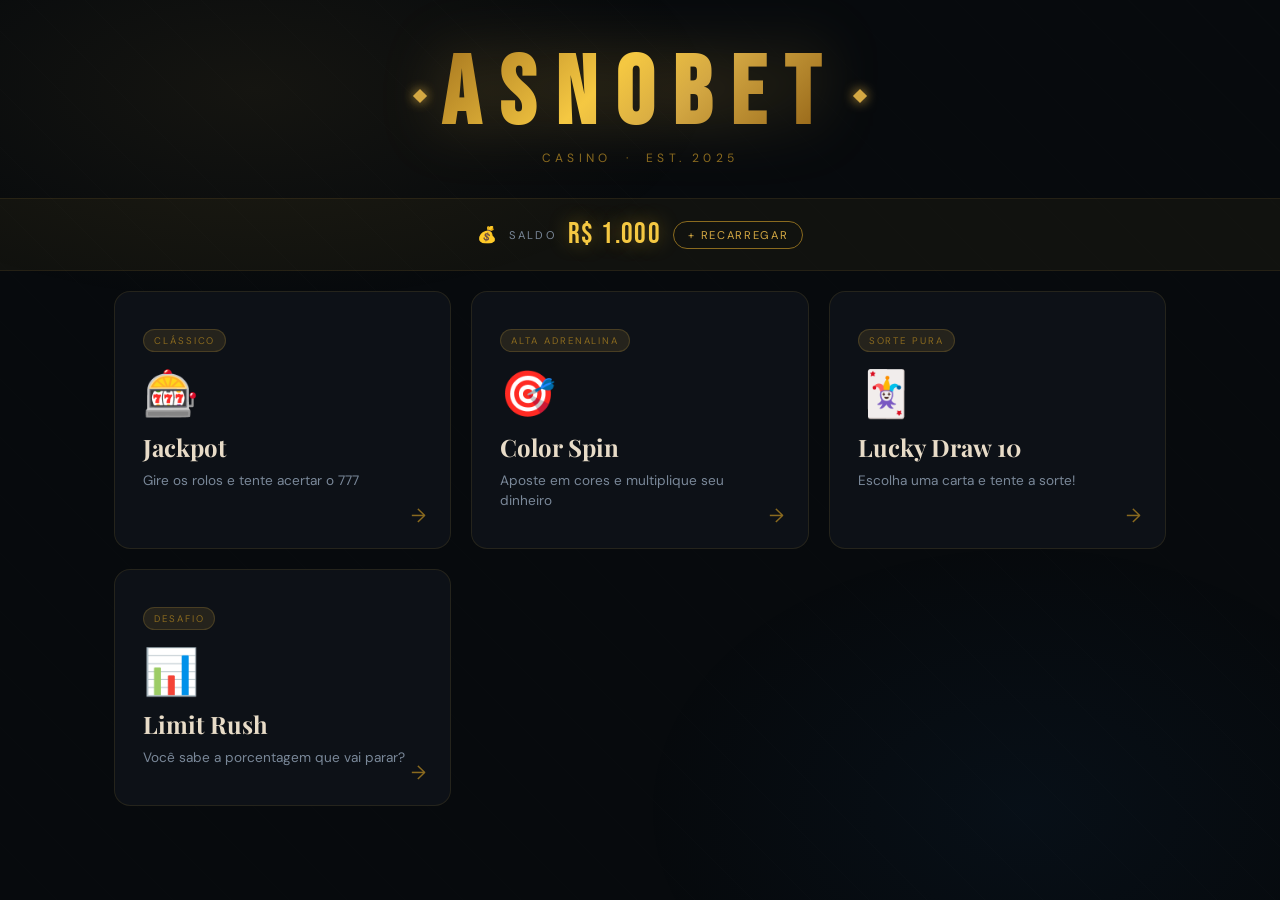
==== views/index.html @ f77387f7 "remake" ====
<!DOCTYPE html>
<html lang="pt-br">
<head>
  <meta charset="UTF-8">
  <meta name="viewport" content="width=device-width, initial-scale=1.0">
  <title>ASNOBET Casino</title>
  <link rel="stylesheet" href="../assets/css/style.css">
</head>
<body>

  <!-- ── HEADER ────────────────────────────────────── -->
  <header>
    <div class="logo-line">
      <div class="logo-diamond"></div>
      <h1>ASNOBET</h1>
      <div class="logo-diamond"></div>
    </div>
    <p>Casino &nbsp;·&nbsp; Est. 2025</p>
  </header>

  <!-- ── SALDO ─────────────────────────────────────── -->
  <div class="saldo-bar">
    <span>💰</span>
    <span class="saldo-label">Saldo</span>
    <span class="saldo-valor" id="saldoDisplay">R$ 1.000</span>
    <button class="btn-reload" id="btnRecarregar">+ Recarregar</button>
  </div>

  <!-- ── PAGE: HOME ────────────────────────────────── -->
  <div id="pageHome" class="page active">
    <div class="home-grid">

      <div class="game-card" data-navigate="jackpot">
        <span class="card-badge">Clássico</span>
        <span class="card-emoji">🎰</span>
        <div class="card-title">Jackpot</div>
        <p class="card-desc">Gire os rolos e tente acertar o 777</p>
        <span class="card-arrow">→</span>
      </div>

      <div class="game-card" data-navigate="roleta">
        <span class="card-badge">Alta adrenalina</span>
        <span class="card-emoji">🎯</span>
        <div class="card-title">Color Spin</div>
        <p class="card-desc">Aposte em cores e multiplique seu dinheiro</p>
        <span class="card-arrow">→</span>
      </div>

      <div class="game-card" data-navigate="cartas">
        <span class="card-badge">Sorte pura</span>
        <span class="card-emoji">🃏</span>
        <div class="card-title">Lucky Draw 10</div>
        <p class="card-desc">Escolha uma carta e tente a sorte!</p>
        <span class="card-arrow">→</span>
      </div>

      <div class="game-card" data-navigate="limit">
        <span class="card-badge">Desafio</span>
        <span class="card-emoji">📊</span>
        <div class="card-title">Limit Rush</div>
        <p class="card-desc">Você sabe a porcentagem que vai parar?</p>
        <span class="card-arrow">→</span>
      </div>

    </div>
  </div>

  <!-- ── PAGE: JACKPOT ─────────────────────────────── -->
  <div id="pageJackpot" class="page">
    <div class="page-header">
      <button class="btn-back" data-navigate="home">← Voltar</button>
      <div class="page-title">🎰 Jackpot</div>
    </div>
    <div class="game-area">
      <div class="game-panel">

        <div class="slot-machine">
          <div class="rolo" id="rolo1">7</div>
          <div class="rolo" id="rolo2">7</div>
          <div class="rolo" id="rolo3">7</div>
        </div>

        <div class="bet-section">
          <div class="bet-label">Valor da aposta</div>
          <div class="bet-btns">
            <button class="bet-btn active" data-valor="10">R$ 10</button>
            <button class="bet-btn"        data-valor="25">R$ 25</button>
            <button class="bet-btn"        data-valor="50">R$ 50</button>
            <button class="bet-btn"        data-valor="100">R$ 100</button>
          </div>
        </div>

        <button class="btn-main" id="btnJackpot">GIRAR</button>
        <div class="resultado neutro" id="resultadoJackpot">Aposte e gire para começar</div>

      </div>
    </div>
  </div>

  <!-- ── PAGE: ROLETA ──────────────────────────────── -->
  <div id="pageRoleta" class="page">
    <div class="page-header">
      <button class="btn-back" data-navigate="home">← Voltar</button>
      <div class="page-title">🎯 Color Spin</div>
    </div>
    <div class="game-area">
      <div class="game-panel">

        <div class="roleta-wrapper">
          <div class="pointer"></div>
          <div class="janela">
            <div class="faixa" id="faixa"></div>
          </div>
        </div>

        <div class="bet-section" style="margin-top:16px">
          <div class="bet-label">Valor da aposta</div>
          <div class="bet-btns">
            <button class="bet-btn active" data-valor="10">R$ 10</button>
            <button class="bet-btn"        data-valor="25">R$ 25</button>
            <button class="bet-btn"        data-valor="50">R$ 50</button>
          </div>
        </div>

        <p class="bet-label" style="margin-bottom:8px">Escolha sua cor:</p>
        <div class="cor-btns">
          <button class="cor-btn vermelho" data-cor="vermelho">🔴 Vermelho</button>
          <button class="cor-btn azul"     data-cor="azul">🔵 Azul</button>
          <button class="cor-btn dourado"  data-cor="dourado">⭐ Dourado</button>
        </div>

        <div class="resultado neutro" id="resultadoRoleta">Selecione uma cor para apostar</div>

      </div>
    </div>
  </div>

  <!-- ── PAGE: CARTAS ──────────────────────────────── -->
  <div id="pageCartas" class="page">
    <div class="page-header">
      <button class="btn-back" data-navigate="home">← Voltar</button>
      <div class="page-title">🃏 Lucky Draw 10</div>
    </div>
    <div class="game-area">
      <div class="game-panel">

        <p style="font-size:.8rem;color:var(--muted);margin-bottom:16px">Escolha uma das cartas abaixo:</p>
        <div class="cartas-grid" id="cartasGrid"></div>

        <div class="carta-revelada" id="cartaRevelada">
          <div class="carta-sub">Carta sorteada</div>
          <div class="carta-num" id="cartaNum">?</div>
        </div>

        <div class="bet-section">
          <div class="bet-label">Valor da aposta</div>
          <div class="bet-btns">
            <button class="bet-btn active" data-valor="10">R$ 10</button>
            <button class="bet-btn"        data-valor="25">R$ 25</button>
            <button class="bet-btn"        data-valor="50">R$ 50</button>
            <button class="bet-btn"        data-valor="100">R$ 100</button>
          </div>
        </div>

        <button class="btn-main" id="btnCartas">SACAR CARTA</button>
        <div class="resultado neutro" id="resultadoCartas">Selecione uma carta para começar</div>

      </div>
    </div>
  </div>

  <!-- ── PAGE: LIMIT ───────────────────────────────── -->
  <div id="pageLimit" class="page">
    <div class="page-header">
      <button class="btn-back" data-navigate="home">← Voltar</button>
      <div class="page-title">📊 Limit Rush</div>
    </div>
    <div class="game-area">
      <div class="game-panel">

        <p style="font-size:.8rem;color:var(--muted);margin-bottom:4px">A barra para em um número aleatório. Você acerta?</p>

        <div class="barra-container">
          <div class="barra" id="barra"></div>
        </div>
        <div class="porcentagem-display" id="porcentagem">0%</div>

        <div class="apostas-grid">

          <div class="aposta-grupo">
            <div class="aposta-grupo-label">Aposta Baixa — intervalo de 25%</div>
            <div class="limit-btns">
              <button class="limit-btn" data-tipo="baixo" data-valor="0">0–25%</button>
              <button class="limit-btn" data-tipo="baixo" data-valor="25">25–50%</button>
              <button class="limit-btn" data-tipo="baixo" data-valor="50">50–75%</button>
              <button class="limit-btn" data-tipo="baixo" data-valor="75">75–100%</button>
            </div>
          </div>

          <div class="aposta-grupo">
            <div class="aposta-grupo-label">Aposta Média — número exato</div>
            <div class="limit-btns">
              <button class="limit-btn" data-tipo="medio" data-valor="1">1%</button>
              <button class="limit-btn" data-tipo="medio" data-valor="50">50%</button>
              <button class="limit-btn" data-tipo="medio" data-valor="100">100%</button>
            </div>
          </div>

          <div class="aposta-grupo">
            <div class="aposta-grupo-label">Aposta Alta — margem ±5%</div>
            <div class="custom-row">
              <input type="number" id="customLimit" class="custom-input" placeholder="Ex: 37" min="1" max="100">
              <button class="limit-btn" id="btnCustomLimit">Apostar %</button>
            </div>
          </div>

        </div>

        <div class="resultado neutro" id="resultadoLimit">Selecione uma aposta acima</div>

      </div>
    </div>
  </div>

  <!-- ── TOAST ─────────────────────────────────────── -->
  <div class="toast" id="toast"></div>

  <!-- ── SCRIPTS (ordem importa) ───────────────────── -->
  <script src="../assets/js/store.js"></script>
  <script src="../assets/js/ui.js"></script>
  <script src="../assets/js/jackpot.js"></script>
  <script src="../assets/js/roleta.js"></script>
  <script src="../assets/js/cartas.js"></script>
  <script src="../assets/js/limit.js"></script>
  <script src="../assets/js/app.js"></script>

</body>
</html>
---- assets/css/style.css ----
/* =============================================
   ASNOBET — Global Stylesheet
   ============================================= */

@import url('https://fonts.googleapis.com/css2?family=Playfair+Display:wght@700;900&family=Bebas+Neue&family=DM+Sans:wght@300;400;500&display=swap');

/* ── Variables ── */
:root {
  --gold:       #D4A843;
  --gold-light: #F5C842;
  --gold-dim:   #8a6a1f;
  --bg:         #070a0d;
  --surface:    #0d1117;
  --surface2:   #141b24;
  --surface3:   #1c2633;
  --red:        #c0392b;
  --blue:       #1a6fc4;
  --green:      #1a7a3c;
  --text:       #e8dcc8;
  --muted:      #7a8899;
  --radius:     16px;
  --font-title: 'Bebas Neue', sans-serif;
  --font-serif: 'Playfair Display', serif;
  --font-body:  'DM Sans', sans-serif;
}

/* ── Reset ── */
*, *::before, *::after { box-sizing: border-box; margin: 0; padding: 0; }

body {
  background: var(--bg);
  color: var(--text);
  font-family: var(--font-body);
  min-height: 100vh;
  overflow-x: hidden;
}

body::before {
  content: '';
  position: fixed;
  inset: 0;
  background:
    radial-gradient(ellipse 60% 40% at 20% 10%, rgba(212,168,67,.07) 0%, transparent 60%),
    radial-gradient(ellipse 50% 50% at 80% 90%, rgba(26,111,196,.06) 0%, transparent 60%),
    repeating-linear-gradient(
      45deg,
      transparent, transparent 40px,
      rgba(255,255,255,.008) 40px,
      rgba(255,255,255,.008) 41px
    );
  pointer-events: none;
  z-index: 0;
}

/* ── Layout helpers ── */
.page {
  display: none;
  position: relative;
  z-index: 5;
  animation: fadeIn .4s ease;
}
.page.active { display: block; }

@keyframes fadeIn {
  from { opacity: 0; transform: translateY(8px); }
  to   { opacity: 1; transform: translateY(0); }
}

/* ── Header ── */
header {
  position: relative;
  z-index: 10;
  text-align: center;
  padding: 48px 20px 32px;
  border-bottom: 1px solid rgba(212,168,67,.15);
}

.logo-line {
  display: flex;
  align-items: center;
  justify-content: center;
  gap: 16px;
  margin-bottom: 6px;
}

.logo-diamond {
  width: 10px; height: 10px;
  background: var(--gold);
  transform: rotate(45deg);
  box-shadow: 0 0 12px var(--gold);
}

header h1 {
  font-family: var(--font-title);
  font-size: clamp(3rem, 8vw, 6rem);
  letter-spacing: .2em;
  background: linear-gradient(135deg, #a87820 0%, #F5C842 40%, #D4A843 60%, #8a5a10 100%);
  -webkit-background-clip: text;
  -webkit-text-fill-color: transparent;
  background-clip: text;
  line-height: 1;
  filter: drop-shadow(0 0 30px rgba(212,168,67,.3));
}

header p {
  font-size: .75rem;
  letter-spacing: .35em;
  text-transform: uppercase;
  color: var(--gold-dim);
  margin-top: 4px;
}

/* ── Saldo bar ── */
.saldo-bar {
  position: relative;
  z-index: 10;
  display: flex;
  justify-content: center;
  align-items: center;
  gap: 12px;
  padding: 18px 20px;
  background: rgba(212,168,67,.05);
  border-bottom: 1px solid rgba(212,168,67,.1);
}

.saldo-label {
  font-size: .7rem;
  letter-spacing: .2em;
  text-transform: uppercase;
  color: var(--muted);
}

.saldo-valor {
  font-family: var(--font-title);
  font-size: 1.8rem;
  letter-spacing: .05em;
  color: var(--gold-light);
  text-shadow: 0 0 20px rgba(245,200,66,.4);
}

/* ── Buttons ── */
button { cursor: pointer; }

.btn-reload {
  background: none;
  border: 1px solid var(--gold-dim);
  color: var(--gold);
  font-family: var(--font-body);
  font-size: .7rem;
  letter-spacing: .15em;
  text-transform: uppercase;
  padding: 6px 14px;
  border-radius: 20px;
  transition: all .2s;
}
.btn-reload:hover { background: rgba(212,168,67,.1); border-color: var(--gold); }

.btn-back {
  background: rgba(212,168,67,.08);
  border: 1px solid rgba(212,168,67,.2);
  color: var(--gold);
  font-family: var(--font-body);
  font-size: .75rem;
  letter-spacing: .15em;
  text-transform: uppercase;
  padding: 8px 16px;
  border-radius: 8px;
  transition: all .2s;
  flex-shrink: 0;
}
.btn-back:hover { background: rgba(212,168,67,.15); }

.btn-main {
  display: block;
  width: 100%;
  padding: 16px;
  background: linear-gradient(135deg, #a87820, #D4A843, #a87820);
  background-size: 200% 100%;
  border: none;
  border-radius: 12px;
  color: #070a0d;
  font-family: var(--font-title);
  font-size: 1.2rem;
  letter-spacing: .2em;
  transition: all .3s;
  margin-top: 16px;
}
.btn-main:hover:not(:disabled) {
  background-position: right center;
  box-shadow: 0 8px 24px rgba(212,168,67,.3);
  transform: translateY(-1px);
}
.btn-main:active { transform: translateY(0); }
.btn-main:disabled { opacity: .4; cursor: not-allowed; }

/* ── Page header ── */
.page-header {
  display: flex;
  align-items: center;
  gap: 16px;
  max-width: 700px;
  margin: 0 auto;
  padding: 32px 24px 0;
}

.page-title {
  font-family: var(--font-serif);
  font-size: 1.6rem;
  font-weight: 700;
}

/* ── Game area ── */
.game-area {
  max-width: 700px;
  margin: 0 auto;
  padding: 24px 24px 60px;
}

.game-panel {
  background: var(--surface);
  border: 1px solid rgba(212,168,67,.12);
  border-radius: var(--radius);
  padding: 32px;
  margin-bottom: 20px;
}

/* ── Bet selector ── */
.bet-section {
  background: var(--surface2);
  border: 1px solid rgba(255,255,255,.06);
  border-radius: 12px;
  padding: 20px;
  margin-bottom: 20px;
}

.bet-label {
  font-size: .65rem;
  letter-spacing: .25em;
  text-transform: uppercase;
  color: var(--muted);
  margin-bottom: 12px;
}

.bet-btns { display: flex; flex-wrap: wrap; gap: 8px; }

.bet-btn {
  background: var(--surface3);
  border: 1px solid rgba(255,255,255,.06);
  color: var(--text);
  font-family: var(--font-body);
  font-size: .85rem;
  padding: 8px 16px;
  border-radius: 8px;
  transition: all .2s;
}
.bet-btn:hover,
.bet-btn.active {
  background: rgba(212,168,67,.12);
  border-color: var(--gold-dim);
  color: var(--gold);
}

/* ── Result ── */
.resultado {
  min-height: 50px;
  text-align: center;
  padding: 16px;
  font-family: var(--font-serif);
  font-size: 1.2rem;
  font-weight: 700;
  border-radius: 10px;
  margin-top: 20px;
  transition: all .3s;
}
.resultado.ganhou {
  background: rgba(26,122,60,.15);
  border: 1px solid rgba(26,122,60,.4);
  color: #4cd07d;
}
.resultado.perdeu {
  background: rgba(192,57,43,.12);
  border: 1px solid rgba(192,57,43,.3);
  color: #e74c3c;
}
.resultado.neutro {
  background: var(--surface2);
  border: 1px solid rgba(255,255,255,.06);
  color: var(--muted);
}

/* ── Toast ── */
.toast {
  position: fixed;
  bottom: 30px;
  left: 50%;
  transform: translateX(-50%) translateY(60px);
  background: var(--surface2);
  border: 1px solid rgba(212,168,67,.3);
  color: var(--text);
  padding: 12px 24px;
  border-radius: 50px;
  font-size: .85rem;
  font-weight: 500;
  z-index: 1000;
  transition: transform .3s cubic-bezier(.2,0,0,1);
  white-space: nowrap;
  pointer-events: none;
}
.toast.show { transform: translateX(-50%) translateY(0); }

/* ── Home grid ── */
.home-grid {
  display: grid;
  grid-template-columns: repeat(auto-fit, minmax(260px, 1fr));
  gap: 20px;
  max-width: 1100px;
  margin: 0 auto;
  padding: 20px 24px 60px;
}

.game-card {
  background: var(--surface);
  border: 1px solid rgba(212,168,67,.12);
  border-radius: var(--radius);
  padding: 36px 28px;
  cursor: pointer;
  transition: all .3s cubic-bezier(.2,0,0,1);
  position: relative;
  overflow: hidden;
}
.game-card::before {
  content: '';
  position: absolute;
  inset: 0;
  background: radial-gradient(ellipse at top, rgba(212,168,67,.06), transparent 70%);
  opacity: 0;
  transition: opacity .3s;
}
.game-card:hover {
  border-color: rgba(212,168,67,.5);
  transform: translateY(-4px);
  box-shadow: 0 16px 40px rgba(0,0,0,.4), 0 0 0 1px rgba(212,168,67,.1);
}
.game-card:hover::before { opacity: 1; }

.card-badge {
  display: inline-block;
  font-size: .6rem;
  letter-spacing: .2em;
  text-transform: uppercase;
  background: rgba(212,168,67,.12);
  color: var(--gold-dim);
  border: 1px solid rgba(212,168,67,.2);
  padding: 4px 10px;
  border-radius: 20px;
  margin-bottom: 20px;
}

.card-emoji {
  font-size: 2.8rem;
  display: block;
  margin-bottom: 14px;
  line-height: 1;
}

.card-title {
  font-family: var(--font-serif);
  font-size: 1.5rem;
  font-weight: 700;
  color: var(--text);
  margin-bottom: 8px;
}

.card-desc { font-size: .85rem; color: var(--muted); line-height: 1.5; }

.card-arrow {
  position: absolute;
  bottom: 20px;
  right: 24px;
  font-size: 1.2rem;
  color: var(--gold-dim);
  transition: all .3s;
}
.game-card:hover .card-arrow { color: var(--gold); transform: translateX(4px); }

/* ── Jackpot ── */
.slot-machine {
  display: flex;
  justify-content: center;
  gap: 12px;
  margin: 24px 0;
}

.rolo {
  width: 90px;
  height: 110px;
  background: var(--surface2);
  border: 2px solid rgba(212,168,67,.25);
  border-radius: 14px;
  display: flex;
  align-items: center;
  justify-content: center;
  font-family: var(--font-title);
  font-size: 3.5rem;
  color: var(--gold);
  overflow: hidden;
}
.rolo.spinning { animation: roloSpin .1s linear infinite; }

@keyframes roloSpin {
  0%   { transform: translateY(-2px); }
  50%  { transform: translateY( 2px); }
  100% { transform: translateY(-2px); }
}

/* ── Roleta ── */
.pointer {
  width: 3px;
  height: 60px;
  background: linear-gradient(to bottom, var(--gold), transparent);
  margin: 0 auto;
  position: relative;
  z-index: 2;
}
.pointer::after {
  content: '';
  position: absolute;
  bottom: 0; left: 50%;
  transform: translateX(-50%);
  width: 0; height: 0;
  border-left: 6px solid transparent;
  border-right: 6px solid transparent;
  border-top: 10px solid var(--gold);
}

.janela {
  width: 100%;
  max-width: 420px;
  height: 90px;
  overflow: hidden;
  margin: 0 auto;
  border: 2px solid rgba(212,168,67,.3);
  border-radius: 12px;
  position: relative;
  background: var(--surface2);
}
.janela::before,
.janela::after {
  content: '';
  position: absolute;
  top: 0; bottom: 0;
  width: 80px;
  z-index: 3;
  pointer-events: none;
}
.janela::before { left:  0; background: linear-gradient(to right, var(--surface2), transparent); }
.janela::after  { right: 0; background: linear-gradient(to left,  var(--surface2), transparent); }

.faixa { display: flex; height: 100%; will-change: transform; }

.faixa-item {
  width: 90px;
  height: 90px;
  flex-shrink: 0;
  display: flex;
  align-items: center;
  justify-content: center;
  font-size: 2.2rem;
}
.faixa-item.vermelho { color: #e74c3c; }
.faixa-item.azul     { color: #3498db; }
.faixa-item.dourado  { color: var(--gold); }

.cor-btns {
  display: grid;
  grid-template-columns: 1fr 1fr 1fr;
  gap: 10px;
  margin-top: 20px;
}

.cor-btn {
  padding: 14px 8px;
  border: 2px solid;
  border-radius: 10px;
  font-family: var(--font-body);
  font-size: .8rem;
  font-weight: 500;
  letter-spacing: .1em;
  text-transform: uppercase;
  transition: all .2s;
  background: transparent;
}
.cor-btn.vermelho { border-color: #c0392b; color: #e74c3c; }
.cor-btn.azul     { border-color: var(--blue); color: #3498db; }
.cor-btn.dourado  { border-color: var(--gold-dim); color: var(--gold); }

.cor-btn:hover, .cor-btn.selected { color: #070a0d; }
.cor-btn.vermelho:hover, .cor-btn.vermelho.selected { background: #c0392b; }
.cor-btn.azul:hover,     .cor-btn.azul.selected     { background: var(--blue); }
.cor-btn.dourado:hover,  .cor-btn.dourado.selected  { background: var(--gold); }

/* ── Lucky Draw ── */
.cartas-grid {
  display: grid;
  grid-template-columns: repeat(5, 1fr);
  gap: 10px;
  margin: 20px 0;
}

.carta-item {
  aspect-ratio: 3/4;
  background: linear-gradient(145deg, #1c2633, #141b24);
  border: 2px solid rgba(212,168,67,.15);
  border-radius: 10px;
  display: flex;
  align-items: center;
  justify-content: center;
  font-family: var(--font-title);
  font-size: 1.6rem;
  color: var(--muted);
  cursor: pointer;
  transition: all .2s;
}
.carta-item:hover {
  transform: translateY(-3px);
  border-color: rgba(212,168,67,.4);
  color: var(--gold);
}
.carta-item.selecionada {
  border-color: var(--gold);
  background: rgba(212,168,67,.08);
  color: var(--gold-light);
  box-shadow: 0 0 16px rgba(212,168,67,.2);
}

.carta-revelada {
  display: none;
  flex-direction: column;
  align-items: center;
  gap: 12px;
  padding: 20px;
  background: var(--surface2);
  border-radius: 12px;
  margin: 16px 0;
}
.carta-revelada.visible { display: flex; }

.carta-num {
  font-family: var(--font-title);
  font-size: 5rem;
  color: var(--gold);
  line-height: 1;
  text-shadow: 0 0 30px rgba(212,168,67,.5);
}

.carta-sub {
  font-size: .7rem;
  letter-spacing: .2em;
  text-transform: uppercase;
  color: var(--muted);
}

/* ── Limit Rush ── */
.barra-container {
  height: 32px;
  background: var(--surface2);
  border-radius: 20px;
  overflow: hidden;
  border: 1px solid rgba(255,255,255,.06);
  margin: 20px 0 10px;
}

.barra {
  height: 100%;
  width: 0%;
  background: linear-gradient(90deg, #e74c3c 0%, #f39c12 40%, #2ecc71 100%);
  border-radius: 20px;
  transition: width .08s linear;
  position: relative;
}
.barra::after {
  content: '';
  position: absolute;
  top: 0; left: 0; right: 0;
  height: 50%;
  background: rgba(255,255,255,.15);
  border-radius: 20px 20px 0 0;
}

.porcentagem-display {
  font-family: var(--font-title);
  font-size: 3.5rem;
  text-align: center;
  color: var(--gold-light);
  letter-spacing: .05em;
  margin: 4px 0 20px;
  text-shadow: 0 0 20px rgba(245,200,66,.3);
}

.apostas-grid { display: grid; gap: 16px; }

.aposta-grupo {
  background: var(--surface2);
  border: 1px solid rgba(255,255,255,.05);
  border-radius: 12px;
  padding: 16px;
}

.aposta-grupo-label {
  font-size: .6rem;
  letter-spacing: .25em;
  text-transform: uppercase;
  color: var(--muted);
  margin-bottom: 10px;
}

.limit-btns { display: flex; flex-wrap: wrap; gap: 8px; }

.limit-btn {
  background: var(--surface3);
  border: 1px solid rgba(255,255,255,.06);
  color: var(--text);
  font-family: var(--font-body);
  font-size: .8rem;
  padding: 8px 14px;
  border-radius: 8px;
  transition: all .2s;
}
.limit-btn:hover { background: rgba(212,168,67,.1); border-color: var(--gold-dim); color: var(--gold); }
.limit-btn.active { background: rgba(212,168,67,.15); border-color: var(--gold); color: var(--gold); }

.custom-row { display: flex; gap: 8px; align-items: center; }

.custom-input {
  background: var(--surface3);
  border: 1px solid rgba(255,255,255,.08);
  color: var(--text);
  font-family: var(--font-body);
  font-size: .9rem;
  padding: 8px 14px;
  border-radius: 8px;
  width: 90px;
  outline: none;
  transition: border-color .2s;
}
.custom-input:focus { border-color: var(--gold-dim); }

/* ── Responsive ── */
@media (max-width: 520px) {
  .cartas-grid { gap: 6px; }
  .carta-item  { font-size: 1.2rem; }
  .slot-machine { gap: 8px; }
  .rolo { width: 75px; height: 95px; font-size: 2.8rem; }
}
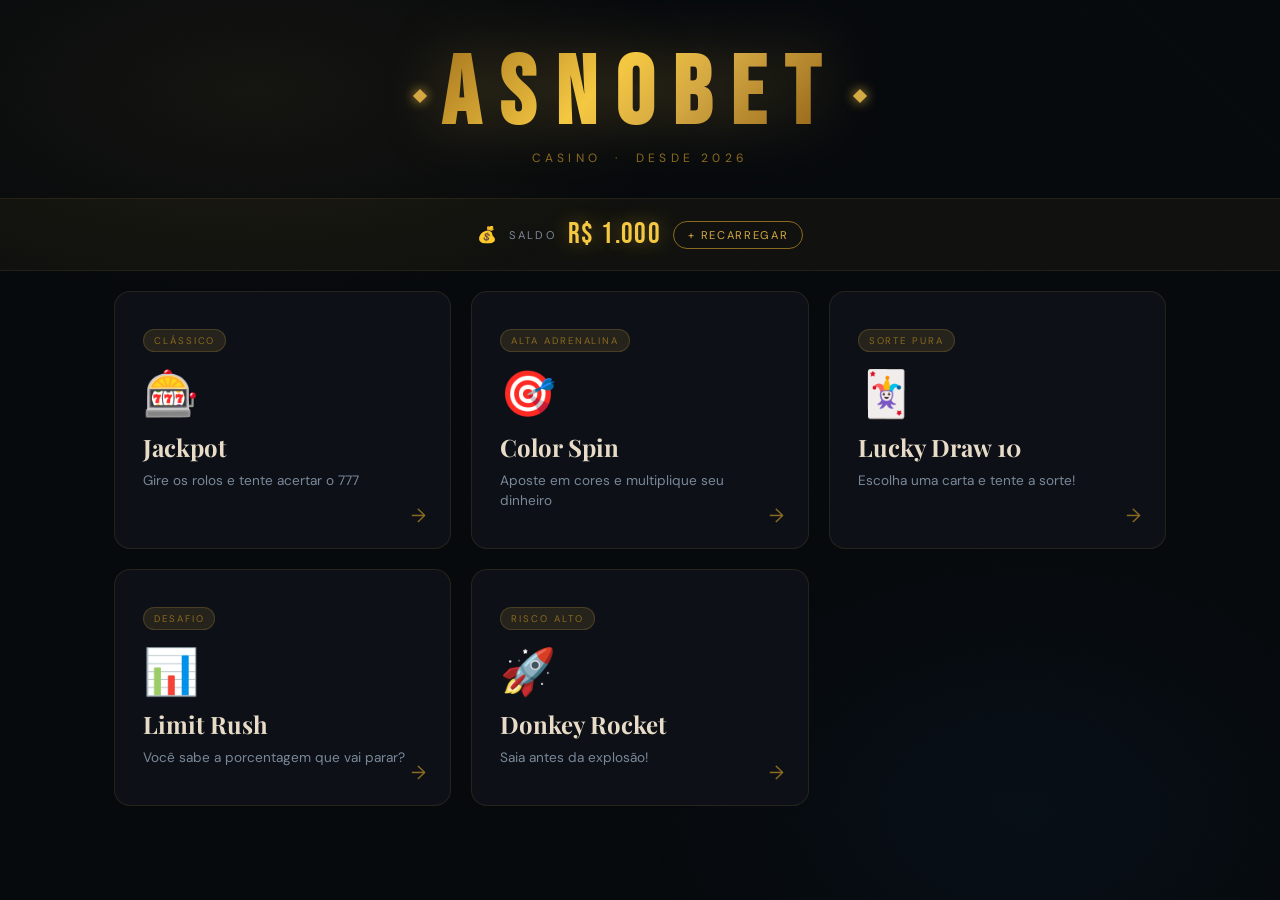
==== commit b332763a: "melhoria da roleta, novo jogo rocket adicionado e icone na aba" ====
--- a/views/index.html
+++ b/views/index.html
@@ -1,11 +1,14 @@
 <!DOCTYPE html>
 <html lang="pt-br">
+
 <head>
   <meta charset="UTF-8">
   <meta name="viewport" content="width=device-width, initial-scale=1.0">
   <title>ASNOBET Casino</title>
   <link rel="stylesheet" href="../assets/css/style.css">
+  <link rel="icon" href="..\assets\img\iconeA.png">
 </head>
+
 <body>
 
   <!-- ── HEADER ────────────────────────────────────── -->
@@ -15,7 +18,7 @@
       <h1>ASNOBET</h1>
       <div class="logo-diamond"></div>
     </div>
-    <p>Casino &nbsp;·&nbsp; Est. 2025</p>
+    <p>Casino &nbsp;·&nbsp; desde 2026</p>
   </header>
 
   <!-- ── SALDO ─────────────────────────────────────── -->
@@ -62,6 +65,14 @@
         <span class="card-arrow">→</span>
       </div>
 
+      <div class="game-card" data-navigate="rocket">
+        <span class="card-badge">Risco alto</span>
+        <span class="card-emoji">🚀</span>
+        <div class="card-title">Donkey Rocket</div>
+        <p class="card-desc">Saia antes da explosão!</p>
+        <span class="card-arrow">→</span>
+      </div>
+
     </div>
   </div>
 
@@ -84,9 +95,9 @@
           <div class="bet-label">Valor da aposta</div>
           <div class="bet-btns">
             <button class="bet-btn active" data-valor="10">R$ 10</button>
-            <button class="bet-btn"        data-valor="25">R$ 25</button>
-            <button class="bet-btn"        data-valor="50">R$ 50</button>
-            <button class="bet-btn"        data-valor="100">R$ 100</button>
+            <button class="bet-btn" data-valor="25">R$ 25</button>
+            <button class="bet-btn" data-valor="50">R$ 50</button>
+            <button class="bet-btn" data-valor="100">R$ 100</button>
           </div>
         </div>
 
@@ -103,6 +114,7 @@
       <button class="btn-back" data-navigate="home">← Voltar</button>
       <div class="page-title">🎯 Color Spin</div>
     </div>
+
     <div class="game-area">
       <div class="game-panel">
 
@@ -117,19 +129,30 @@
           <div class="bet-label">Valor da aposta</div>
           <div class="bet-btns">
             <button class="bet-btn active" data-valor="10">R$ 10</button>
-            <button class="bet-btn"        data-valor="25">R$ 25</button>
-            <button class="bet-btn"        data-valor="50">R$ 50</button>
+            <button class="bet-btn" data-valor="25">R$ 25</button>
+            <button class="bet-btn" data-valor="50">R$ 50</button>
           </div>
         </div>
 
         <p class="bet-label" style="margin-bottom:8px">Escolha sua cor:</p>
+
         <div class="cor-btns">
-          <button class="cor-btn vermelho" data-cor="vermelho">🔴 Vermelho</button>
-          <button class="cor-btn azul"     data-cor="azul">🔵 Azul</button>
-          <button class="cor-btn dourado"  data-cor="dourado">⭐ Dourado</button>
-        </div>
-
-        <div class="resultado neutro" id="resultadoRoleta">Selecione uma cor para apostar</div>
+          <button class="cor-btn vermelho" data-cor="vermelho">
+            <img src="../assets/img/v.png" class="btn-img"> Vermelho
+          </button>
+
+          <button class="cor-btn azul" data-cor="azul">
+            <img src="../assets/img/a.png" class="btn-img"> Azul
+          </button>
+
+          <button class="cor-btn dourado" data-cor="dourado">
+            <img src="../assets/img/d.png" class="btn-img"> Dourado
+          </button>
+        </div>
+
+        <div class="resultado neutro" id="resultadoRoleta">
+          Selecione uma cor para apostar
+        </div>
 
       </div>
     </div>
@@ -156,9 +179,9 @@
           <div class="bet-label">Valor da aposta</div>
           <div class="bet-btns">
             <button class="bet-btn active" data-valor="10">R$ 10</button>
-            <button class="bet-btn"        data-valor="25">R$ 25</button>
-            <button class="bet-btn"        data-valor="50">R$ 50</button>
-            <button class="bet-btn"        data-valor="100">R$ 100</button>
+            <button class="bet-btn" data-valor="25">R$ 25</button>
+            <button class="bet-btn" data-valor="50">R$ 50</button>
+            <button class="bet-btn" data-valor="100">R$ 100</button>
           </div>
         </div>
 
@@ -178,7 +201,8 @@
     <div class="game-area">
       <div class="game-panel">
 
-        <p style="font-size:.8rem;color:var(--muted);margin-bottom:4px">A barra para em um número aleatório. Você acerta?</p>
+        <p style="font-size:.8rem;color:var(--muted);margin-bottom:4px">A barra para em um número aleatório. Você
+          acerta?</p>
 
         <div class="barra-container">
           <div class="barra" id="barra"></div>
@@ -222,6 +246,40 @@
     </div>
   </div>
 
+  <!-- ── PAGE: Donkey Rocket ───────────────────────────────── -->
+
+  <div id="pageRocket" class="page" data-page="rocket">
+  <div class="page-header">
+    <button class="btn-back" data-navigate="home">← Voltar</button>
+    <div class="page-title">🚀 Donkey Rocket</div>
+  </div>
+
+  <div class="game-area">
+    <div class="game-panel">
+      <div class="rocket-bg" id="rocketBg"></div>
+      <img src="../assets/img/foguete.png" id="rocketImg" class="rocket-img">
+
+      <div class="multiplier" id="multiplier">1.00x</div>
+
+      <div class="bet-section">
+        <div class="bet-label">Valor da aposta</div>
+        <div class="bet-btns">
+          <button class="bet-btn active" data-valor="10">R$ 10</button>
+          <button class="bet-btn" data-valor="25">R$ 25</button>
+          <button class="bet-btn" data-valor="50">R$ 50</button>
+        </div>
+      </div>
+
+      <button class="btn-main" id="btnRocket">INICIAR</button>
+
+      <div class="resultado neutro" id="resultadoRocket">
+        Clique em iniciar 🚀
+      </div>
+
+    </div>
+  </div>
+</div>
+
   <!-- ── TOAST ─────────────────────────────────────── -->
   <div class="toast" id="toast"></div>
 
@@ -232,7 +290,9 @@
   <script src="../assets/js/roleta.js"></script>
   <script src="../assets/js/cartas.js"></script>
   <script src="../assets/js/limit.js"></script>
+  <script src="../assets/js/rocket.js"></script>
   <script src="../assets/js/app.js"></script>
 
 </body>
-</html>
+
+</html>
--- a/assets/css/style.css
+++ b/assets/css/style.css
@@ -222,6 +222,8 @@
   border-radius: var(--radius);
   padding: 32px;
   margin-bottom: 20px;
+  position: relative;
+  overflow: hidden
 }
 
 /* ── Bet selector ── */
@@ -499,6 +501,28 @@
 .cor-btn.azul:hover,     .cor-btn.azul.selected     { background: var(--blue); }
 .cor-btn.dourado:hover,  .cor-btn.dourado.selected  { background: var(--gold); }
 
+.faixa-img {
+  width: 40px;
+  height: auto;
+  object-fit: contain;
+}
+
+
+
+.btn-img {
+  width: 50px;
+  height: auto;
+  object-fit: contain;
+  margin-right: 6px;
+}
+
+.cor-btn {
+  display: flex;
+  align-items: center;
+  justify-content: center;
+  gap: 6px;
+}
+
 /* ── Lucky Draw ── */
 .cartas-grid {
   display: grid;
@@ -644,6 +668,56 @@
   transition: border-color .2s;
 }
 .custom-input:focus { border-color: var(--gold-dim); }
+/* ── Donkey Rocket ── */
+
+.multiplier {
+  font-size: 2rem;
+  font-weight: bold;
+  margin-bottom: 15px;
+}
+
+.rocket-bg {
+  position: absolute;
+  width: 100%;
+  height: 100%;
+  overflow: hidden;
+  z-index: 0;
+  pointer-events: none;
+}
+
+.rocket-bg::before {
+  content: "";
+  position: absolute;
+  width: 100%;
+  height: 100%;
+  background-image: linear-gradient(
+    to top,
+    rgba(0,255,100,0.15) 1px,
+    transparent 1px
+  );
+  background-size: 100% 40px;
+  animation: subirGrafico 1s linear infinite;
+}
+
+@keyframes subirGrafico {
+  from {
+    transform: translateY(0);
+  }
+  to {
+    transform: translateY(-40px);
+  }
+}
+
+/* garantir que foguete fique na frente */
+.rocket-img {
+  width: 120px;
+  margin: 20px auto;
+  display: block;
+  transition: transform 0.1s linear;
+  position: relative;
+  z-index: 2;
+}
+
 
 /* ── Responsive ── */
 @media (max-width: 520px) {
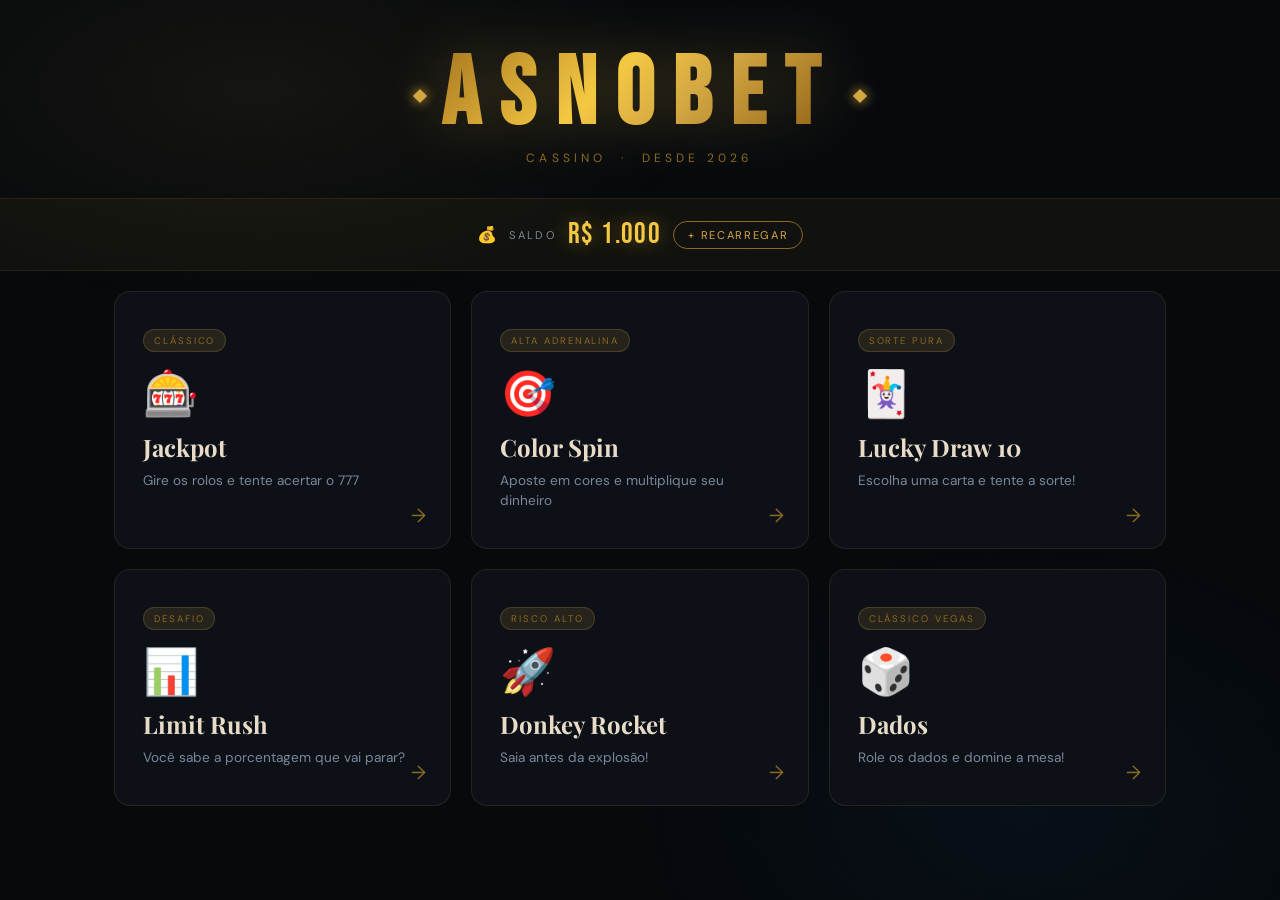
==== commit fc9800b9: "Dados" ====
--- a/views/index.html
+++ b/views/index.html
@@ -18,7 +18,7 @@
       <h1>ASNOBET</h1>
       <div class="logo-diamond"></div>
     </div>
-    <p>Casino &nbsp;·&nbsp; desde 2026</p>
+    <p>Cassino &nbsp;·&nbsp; desde 2026</p>
   </header>
 
   <!-- ── SALDO ─────────────────────────────────────── -->
@@ -70,6 +70,14 @@
         <span class="card-emoji">🚀</span>
         <div class="card-title">Donkey Rocket</div>
         <p class="card-desc">Saia antes da explosão!</p>
+        <span class="card-arrow">→</span>
+      </div>
+
+      <div class="game-card" data-navigate="craps">
+        <span class="card-badge">Clássico Vegas</span>
+        <span class="card-emoji">🎲</span>
+        <div class="card-title">Dados</div>
+        <p class="card-desc">Role os dados e domine a mesa!</p>
         <span class="card-arrow">→</span>
       </div>
 
@@ -280,6 +288,95 @@
   </div>
 </div>
 
+  <!-- ── PAGE: CRAPS ──────────────────────────────── -->
+  <div id="pageCraps" class="page">
+    <div class="page-header">
+      <button class="btn-back" data-navigate="home">← Voltar</button>
+      <div class="page-title">🎲 Dados</div>
+    </div>
+    <div class="game-area">
+
+      <!-- Mesa de feltro -->
+      <div class="craps-table">
+
+        <!-- Dados animados -->
+        <div class="craps-dados">
+          <div class="craps-dado" id="crapsDado1">⚄</div>
+          <div class="craps-dado" id="crapsDado2">⚄</div>
+        </div>
+
+        <!-- Fase e Point -->
+        <div class="craps-status">
+          <div class="craps-status-item">
+            <div class="craps-status-label">Fase</div>
+            <div class="craps-fase neutro" id="crapsFase">Lançamento Inicial</div>
+          </div>
+          <div class="craps-status-item">
+            <div class="craps-status-label">Ponto</div>
+            <div class="craps-point-val" id="crapsPoint" data-ativo="false">—</div>
+          </div>
+        </div>
+
+        <!-- Apostas laterais ativas -->
+        <div class="craps-laterais">
+          <div class="craps-lateral-info" id="crapsApostasLaterais" data-ativo="false">Qualquer 7: inativo</div>
+          <div class="craps-lateral-info" id="crapsHardWayInfo"     data-ativo="false">Par Duplo: inativo</div>
+        </div>
+
+      </div><!-- /craps-table -->
+
+      <div class="game-panel">
+
+        <!-- Valor da aposta -->
+        <div class="bet-section">
+          <div class="bet-label">Valor da aposta</div>
+          <div class="bet-btns">
+            <button class="bet-btn active" data-valor="10">R$ 10</button>
+            <button class="bet-btn"        data-valor="25">R$ 25</button>
+            <button class="bet-btn"        data-valor="50">R$ 50</button>
+            <button class="bet-btn"        data-valor="100">R$ 100</button>
+          </div>
+        </div>
+
+        <!-- Apostas principais -->
+        <div class="bet-label" style="margin-bottom:8px">Aposta principal (lançamento inicial):</div>
+        <div class="craps-bet-grid">
+          <button class="craps-bet-btn" id="btnCrapsPassLine">
+            ✅ Linha da Sorte
+            <span class="craps-bet-mult">Ganha no 7/11 · paga 2×</span>
+          </button>
+          <button class="craps-bet-btn" id="btnCrapsDontPass">
+            ❌ Contra a Sorte
+            <span class="craps-bet-mult">Ganha no Craps · paga 2×</span>
+          </button>
+        </div>
+
+        <!-- Apostas laterais -->
+        <div class="bet-label" style="margin:12px 0 8px">Apostas laterais (qualquer fase):</div>
+        <div class="craps-bet-grid">
+          <button class="craps-bet-btn" id="btnCrapsAny7">
+            🎯 Qualquer 7
+            <span class="craps-bet-mult">Próximo rolo · paga 4×</span>
+          </button>
+          <button class="craps-bet-btn" id="btnCrapsHardWay">
+            💥 Par Duplo
+            <span class="craps-bet-mult">Par duplo no ponto · paga 8×</span>
+          </button>
+        </div>
+
+        <!-- Rolar -->
+        <button class="btn-main" id="btnCrapsRolar">🎲 ROLAR OS DADOS</button>
+
+        <!-- Resultado -->
+        <div class="resultado neutro" id="resultadoCraps">Faça uma aposta e role os dados</div>
+
+        <!-- Log de rolos -->
+        <div class="craps-log" id="crapsLog"></div>
+
+      </div>
+    </div>
+  </div>
+
   <!-- ── TOAST ─────────────────────────────────────── -->
   <div class="toast" id="toast"></div>
 
@@ -291,6 +388,7 @@
   <script src="../assets/js/cartas.js"></script>
   <script src="../assets/js/limit.js"></script>
   <script src="../assets/js/rocket.js"></script>
+  <script src="../assets/js/craps.js"></script>
   <script src="../assets/js/app.js"></script>
 
 </body>
--- a/assets/css/style.css
+++ b/assets/css/style.css
@@ -726,3 +726,244 @@
   .slot-machine { gap: 8px; }
   .rolo { width: 75px; height: 95px; font-size: 2.8rem; }
 }
+
+/* ── Craps ───────────────────────────────────────────────────── */
+
+.craps-table {
+  background: radial-gradient(ellipse at center, #0e2a18 0%, #071209 100%);
+  border: 2px solid rgba(212,168,67,.25);
+  border-radius: 20px;
+  padding: 24px;
+  margin-bottom: 20px;
+  position: relative;
+  overflow: hidden;
+}
+
+.craps-table::before {
+  content: '';
+  position: absolute;
+  inset: 0;
+  background: repeating-linear-gradient(
+    90deg,
+    transparent,
+    transparent 60px,
+    rgba(255,255,255,.015) 60px,
+    rgba(255,255,255,.015) 61px
+  );
+  pointer-events: none;
+}
+
+/* Dados */
+.craps-dados {
+  display: flex;
+  justify-content: center;
+  align-items: center;
+  gap: 20px;
+  margin: 8px 0 20px;
+}
+
+.craps-dado {
+  width: 72px;
+  height: 72px;
+  background: #f5f0e8;
+  border-radius: 14px;
+  display: flex;
+  align-items: center;
+  justify-content: center;
+  font-size: 2.8rem;
+  color: #1a1a1a;
+  box-shadow:
+    0 4px 12px rgba(0,0,0,.5),
+    inset 0 1px 0 rgba(255,255,255,.3);
+  transition: transform .1s;
+  position: relative;
+  z-index: 1;
+}
+
+.craps-dado.rolando {
+  animation: dadoShake .08s linear infinite;
+}
+
+@keyframes dadoShake {
+  0%   { transform: rotate(-8deg) scale(1.05); }
+  50%  { transform: rotate( 8deg) scale(0.95); }
+  100% { transform: rotate(-8deg) scale(1.05); }
+}
+
+.craps-soma {
+  font-family: var(--font-title);
+  font-size: 1rem;
+  letter-spacing: .15em;
+  color: var(--muted);
+  text-align: center;
+  text-transform: uppercase;
+}
+
+/* Indicadores de fase e point */
+.craps-status {
+  display: flex;
+  justify-content: center;
+  gap: 16px;
+  margin-bottom: 16px;
+  flex-wrap: wrap;
+}
+
+.craps-status-item {
+  background: var(--surface3);
+  border: 1px solid rgba(255,255,255,.06);
+  border-radius: 10px;
+  padding: 10px 18px;
+  text-align: center;
+  min-width: 100px;
+}
+
+.craps-status-label {
+  font-size: .6rem;
+  letter-spacing: .2em;
+  text-transform: uppercase;
+  color: var(--muted);
+  margin-bottom: 4px;
+}
+
+.craps-fase {
+  font-family: var(--font-title);
+  font-size: 1rem;
+  letter-spacing: .05em;
+}
+.craps-fase.neutro { color: var(--muted); }
+.craps-fase.ativo  { color: var(--gold-light); }
+
+.craps-point-val {
+  font-family: var(--font-title);
+  font-size: 1.6rem;
+  color: var(--muted);
+  letter-spacing: .05em;
+  transition: color .3s;
+}
+.craps-point-val[data-ativo="true"] {
+  color: var(--gold-light);
+  text-shadow: 0 0 16px rgba(245,200,66,.4);
+}
+
+/* Apostas laterais ativas */
+.craps-laterais {
+  display: grid;
+  grid-template-columns: 1fr 1fr;
+  gap: 8px;
+  margin-bottom: 16px;
+}
+
+.craps-lateral-info {
+  background: var(--surface2);
+  border: 1px solid rgba(255,255,255,.05);
+  border-radius: 8px;
+  padding: 8px 12px;
+  font-size: .72rem;
+  color: var(--muted);
+  transition: all .3s;
+}
+.craps-lateral-info[data-ativo="true"] {
+  border-color: var(--gold-dim);
+  color: var(--gold);
+  background: rgba(212,168,67,.06);
+}
+
+/* Grade de apostas do Craps */
+.craps-bet-grid {
+  display: grid;
+  grid-template-columns: 1fr 1fr;
+  gap: 10px;
+  margin-bottom: 16px;
+}
+
+.craps-bet-btn {
+  background: var(--surface3);
+  border: 1px solid rgba(255,255,255,.06);
+  color: var(--text);
+  font-family: var(--font-body);
+  font-size: .78rem;
+  font-weight: 500;
+  padding: 12px 10px;
+  border-radius: 10px;
+  transition: all .2s;
+  line-height: 1.3;
+  text-align: center;
+}
+
+.craps-bet-btn:hover:not(:disabled) {
+  background: rgba(212,168,67,.1);
+  border-color: var(--gold-dim);
+  color: var(--gold);
+}
+.craps-bet-btn:disabled { opacity: .35; cursor: not-allowed; }
+
+.craps-bet-btn .craps-bet-mult {
+  display: block;
+  font-size: .65rem;
+  color: var(--gold-dim);
+  letter-spacing: .1em;
+  margin-top: 2px;
+}
+
+/* Log de rolos */
+.craps-log {
+  display: flex;
+  flex-direction: column;
+  gap: 6px;
+  margin-top: 16px;
+  max-height: 130px;
+  overflow: hidden;
+}
+
+.craps-log-item {
+  font-size: .78rem;
+  padding: 6px 10px;
+  border-radius: 6px;
+  border-left: 3px solid;
+  animation: logSlide .25s ease;
+}
+
+@keyframes logSlide {
+  from { opacity: 0; transform: translateY(-6px); }
+  to   { opacity: 1; transform: translateY(0); }
+}
+
+.craps-log-item.neutro { border-color: var(--muted);  background: rgba(255,255,255,.03); color: var(--muted); }
+.craps-log-item.ganhou { border-color: #1a7a3c;       background: rgba(26,122,60,.08);  color: #4cd07d; }
+.craps-log-item.perdeu { border-color: var(--red);    background: rgba(192,57,43,.08);  color: #e74c3c; }
+
+/* ── Lucky Draw 10 — image cards ─────────────────────────────────────────── */
+.carta-item-img {
+  padding: 4px;
+  overflow: hidden;
+}
+
+.carta-img {
+  width: 100%;
+  height: 100%;
+  object-fit: cover;
+  border-radius: 7px;
+  pointer-events: none;
+  transition: filter .2s;
+}
+
+.carta-item-img:hover .carta-img {
+  filter: brightness(1.15) drop-shadow(0 0 6px rgba(212,168,67,.5));
+}
+
+.carta-item-img.selecionada .carta-img {
+  filter: brightness(1.2) drop-shadow(0 0 10px rgba(212,168,67,.8));
+}
+
+.carta-img-revelada {
+  width: 120px;
+  height: auto;
+  border-radius: 10px;
+  box-shadow: 0 0 30px rgba(212,168,67,.4);
+}
+
+.carta-num {
+  display: flex;
+  align-items: center;
+  justify-content: center;
+}
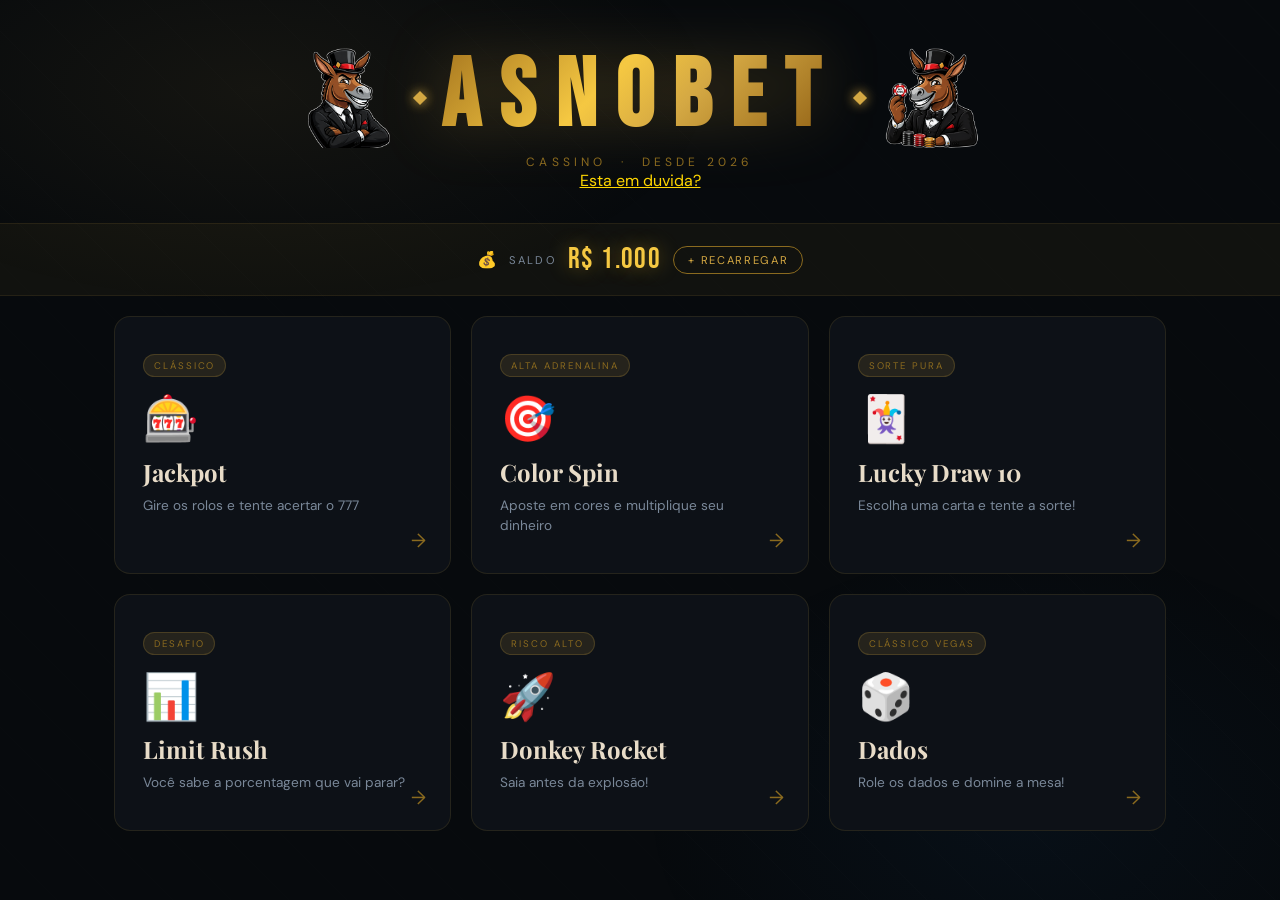
==== commit cc36c646: "adição de de pagina para chamar atenção" ====
--- a/views/index.html
+++ b/views/index.html
@@ -14,11 +14,14 @@
   <!-- ── HEADER ────────────────────────────────────── -->
   <header>
     <div class="logo-line">
+      <img src="..\assets\img\esquerda.png" alt="esquerdo">
       <div class="logo-diamond"></div>
       <h1>ASNOBET</h1>
       <div class="logo-diamond"></div>
+      <img src="..\assets\img\direita.png" alt="direita">
     </div>
     <p>Cassino &nbsp;·&nbsp; desde 2026</p>
+    <a href="venha.html" style="color: gold;">Esta em duvida?</a>
   </header>
 
   <!-- ── SALDO ─────────────────────────────────────── -->
--- a/assets/css/style.css
+++ b/assets/css/style.css
@@ -2,968 +2,977 @@
    ASNOBET — Global Stylesheet
    ============================================= */
 
-@import url('https://fonts.googleapis.com/css2?family=Playfair+Display:wght@700;900&family=Bebas+Neue&family=DM+Sans:wght@300;400;500&display=swap');
+   @import url('https://fonts.googleapis.com/css2?family=Playfair+Display:wght@700;900&family=Bebas+Neue&family=DM+Sans:wght@300;400;500&display=swap');
 
-/* ── Variables ── */
-:root {
-  --gold:       #D4A843;
-  --gold-light: #F5C842;
-  --gold-dim:   #8a6a1f;
-  --bg:         #070a0d;
-  --surface:    #0d1117;
-  --surface2:   #141b24;
-  --surface3:   #1c2633;
-  --red:        #c0392b;
-  --blue:       #1a6fc4;
-  --green:      #1a7a3c;
-  --text:       #e8dcc8;
-  --muted:      #7a8899;
-  --radius:     16px;
-  --font-title: 'Bebas Neue', sans-serif;
-  --font-serif: 'Playfair Display', serif;
-  --font-body:  'DM Sans', sans-serif;
-}
+   /* ── Variables ── */
+   :root {
+     --gold:       #D4A843;
+     --gold-light: #F5C842;
+     --gold-dim:   #8a6a1f;
+     --bg:         #070a0d;
+     --surface:    #0d1117;
+     --surface2:   #141b24;
+     --surface3:   #1c2633;
+     --red:        #c0392b;
+     --blue:       #1a6fc4;
+     --green:      #1a7a3c;
+     --text:       #e8dcc8;
+     --muted:      #7a8899;
+     --radius:     16px;
+     --font-title: 'Bebas Neue', sans-serif;
+     --font-serif: 'Playfair Display', serif;
+     --font-body:  'DM Sans', sans-serif;
+   }
+   
+   /* ── Reset ── */
+   *, *::before, *::after { box-sizing: border-box; margin: 0; padding: 0; }
+   
+   body {
+     background: var(--bg);
+     color: var(--text);
+     font-family: var(--font-body);
+     min-height: 100vh;
+     overflow-x: hidden;
+   }
+   
+   body::before {
+     content: '';
+     position: fixed;
+     inset: 0;
+     background:
+       radial-gradient(ellipse 60% 40% at 20% 10%, rgba(212,168,67,.07) 0%, transparent 60%),
+       radial-gradient(ellipse 50% 50% at 80% 90%, rgba(26,111,196,.06) 0%, transparent 60%),
+       repeating-linear-gradient(
+         45deg,
+         transparent, transparent 40px,
+         rgba(255,255,255,.008) 40px,
+         rgba(255,255,255,.008) 41px
+       );
+     pointer-events: none;
+     z-index: 0;
+   }
+   
+   /* ── Layout helpers ── */
+   .page {
+     display: none;
+     position: relative;
+     z-index: 5;
+     animation: fadeIn .4s ease;
+   }
+   .page.active { display: block; }
+   
+   @keyframes fadeIn {
+     from { opacity: 0; transform: translateY(8px); }
+     to   { opacity: 1; transform: translateY(0); }
+   }
+   
+   /* ── Header ── */
+   header {
+     position: relative;
+     z-index: 10;
+     text-align: center;
+     padding: 48px 20px 32px;
+     border-bottom: 1px solid rgba(212,168,67,.15);
+   }
+   
+   .logo-line {
+     display: flex;
+     align-items: center;
+     justify-content: center;
+     gap: 16px;
+     margin-bottom: 6px;
+   }
 
-/* ── Reset ── */
-*, *::before, *::after { box-sizing: border-box; margin: 0; padding: 0; }
-
-body {
-  background: var(--bg);
-  color: var(--text);
-  font-family: var(--font-body);
-  min-height: 100vh;
-  overflow-x: hidden;
-}
-
-body::before {
-  content: '';
-  position: fixed;
-  inset: 0;
-  background:
-    radial-gradient(ellipse 60% 40% at 20% 10%, rgba(212,168,67,.07) 0%, transparent 60%),
-    radial-gradient(ellipse 50% 50% at 80% 90%, rgba(26,111,196,.06) 0%, transparent 60%),
-    repeating-linear-gradient(
-      45deg,
-      transparent, transparent 40px,
-      rgba(255,255,255,.008) 40px,
-      rgba(255,255,255,.008) 41px
-    );
-  pointer-events: none;
-  z-index: 0;
-}
-
-/* ── Layout helpers ── */
-.page {
-  display: none;
-  position: relative;
-  z-index: 5;
-  animation: fadeIn .4s ease;
-}
-.page.active { display: block; }
-
-@keyframes fadeIn {
-  from { opacity: 0; transform: translateY(8px); }
-  to   { opacity: 1; transform: translateY(0); }
-}
-
-/* ── Header ── */
-header {
-  position: relative;
-  z-index: 10;
-  text-align: center;
-  padding: 48px 20px 32px;
-  border-bottom: 1px solid rgba(212,168,67,.15);
-}
-
-.logo-line {
-  display: flex;
-  align-items: center;
-  justify-content: center;
-  gap: 16px;
-  margin-bottom: 6px;
-}
-
-.logo-diamond {
-  width: 10px; height: 10px;
-  background: var(--gold);
-  transform: rotate(45deg);
-  box-shadow: 0 0 12px var(--gold);
-}
-
-header h1 {
-  font-family: var(--font-title);
-  font-size: clamp(3rem, 8vw, 6rem);
-  letter-spacing: .2em;
-  background: linear-gradient(135deg, #a87820 0%, #F5C842 40%, #D4A843 60%, #8a5a10 100%);
-  -webkit-background-clip: text;
-  -webkit-text-fill-color: transparent;
-  background-clip: text;
-  line-height: 1;
-  filter: drop-shadow(0 0 30px rgba(212,168,67,.3));
-}
-
-header p {
-  font-size: .75rem;
-  letter-spacing: .35em;
-  text-transform: uppercase;
-  color: var(--gold-dim);
-  margin-top: 4px;
-}
-
-/* ── Saldo bar ── */
-.saldo-bar {
-  position: relative;
-  z-index: 10;
-  display: flex;
-  justify-content: center;
-  align-items: center;
-  gap: 12px;
-  padding: 18px 20px;
-  background: rgba(212,168,67,.05);
-  border-bottom: 1px solid rgba(212,168,67,.1);
-}
-
-.saldo-label {
-  font-size: .7rem;
-  letter-spacing: .2em;
-  text-transform: uppercase;
-  color: var(--muted);
-}
-
-.saldo-valor {
-  font-family: var(--font-title);
-  font-size: 1.8rem;
-  letter-spacing: .05em;
-  color: var(--gold-light);
-  text-shadow: 0 0 20px rgba(245,200,66,.4);
-}
-
-/* ── Buttons ── */
-button { cursor: pointer; }
-
-.btn-reload {
-  background: none;
-  border: 1px solid var(--gold-dim);
-  color: var(--gold);
-  font-family: var(--font-body);
-  font-size: .7rem;
-  letter-spacing: .15em;
-  text-transform: uppercase;
-  padding: 6px 14px;
-  border-radius: 20px;
-  transition: all .2s;
-}
-.btn-reload:hover { background: rgba(212,168,67,.1); border-color: var(--gold); }
-
-.btn-back {
-  background: rgba(212,168,67,.08);
-  border: 1px solid rgba(212,168,67,.2);
-  color: var(--gold);
-  font-family: var(--font-body);
-  font-size: .75rem;
-  letter-spacing: .15em;
-  text-transform: uppercase;
-  padding: 8px 16px;
-  border-radius: 8px;
-  transition: all .2s;
-  flex-shrink: 0;
-}
-.btn-back:hover { background: rgba(212,168,67,.15); }
-
-.btn-main {
-  display: block;
-  width: 100%;
-  padding: 16px;
-  background: linear-gradient(135deg, #a87820, #D4A843, #a87820);
-  background-size: 200% 100%;
-  border: none;
-  border-radius: 12px;
-  color: #070a0d;
-  font-family: var(--font-title);
-  font-size: 1.2rem;
-  letter-spacing: .2em;
-  transition: all .3s;
-  margin-top: 16px;
-}
-.btn-main:hover:not(:disabled) {
-  background-position: right center;
-  box-shadow: 0 8px 24px rgba(212,168,67,.3);
-  transform: translateY(-1px);
-}
-.btn-main:active { transform: translateY(0); }
-.btn-main:disabled { opacity: .4; cursor: not-allowed; }
-
-/* ── Page header ── */
-.page-header {
-  display: flex;
-  align-items: center;
-  gap: 16px;
-  max-width: 700px;
-  margin: 0 auto;
-  padding: 32px 24px 0;
-}
-
-.page-title {
-  font-family: var(--font-serif);
-  font-size: 1.6rem;
-  font-weight: 700;
-}
-
-/* ── Game area ── */
-.game-area {
-  max-width: 700px;
-  margin: 0 auto;
-  padding: 24px 24px 60px;
-}
-
-.game-panel {
-  background: var(--surface);
-  border: 1px solid rgba(212,168,67,.12);
-  border-radius: var(--radius);
-  padding: 32px;
-  margin-bottom: 20px;
-  position: relative;
-  overflow: hidden
-}
-
-/* ── Bet selector ── */
-.bet-section {
-  background: var(--surface2);
-  border: 1px solid rgba(255,255,255,.06);
-  border-radius: 12px;
-  padding: 20px;
-  margin-bottom: 20px;
-}
-
-.bet-label {
-  font-size: .65rem;
-  letter-spacing: .25em;
-  text-transform: uppercase;
-  color: var(--muted);
-  margin-bottom: 12px;
-}
-
-.bet-btns { display: flex; flex-wrap: wrap; gap: 8px; }
-
-.bet-btn {
-  background: var(--surface3);
-  border: 1px solid rgba(255,255,255,.06);
-  color: var(--text);
-  font-family: var(--font-body);
-  font-size: .85rem;
-  padding: 8px 16px;
-  border-radius: 8px;
-  transition: all .2s;
-}
-.bet-btn:hover,
-.bet-btn.active {
-  background: rgba(212,168,67,.12);
-  border-color: var(--gold-dim);
-  color: var(--gold);
-}
-
-/* ── Result ── */
-.resultado {
-  min-height: 50px;
-  text-align: center;
-  padding: 16px;
-  font-family: var(--font-serif);
-  font-size: 1.2rem;
-  font-weight: 700;
-  border-radius: 10px;
-  margin-top: 20px;
-  transition: all .3s;
-}
-.resultado.ganhou {
-  background: rgba(26,122,60,.15);
-  border: 1px solid rgba(26,122,60,.4);
-  color: #4cd07d;
-}
-.resultado.perdeu {
-  background: rgba(192,57,43,.12);
-  border: 1px solid rgba(192,57,43,.3);
-  color: #e74c3c;
-}
-.resultado.neutro {
-  background: var(--surface2);
-  border: 1px solid rgba(255,255,255,.06);
-  color: var(--muted);
-}
-
-/* ── Toast ── */
-.toast {
-  position: fixed;
-  bottom: 30px;
-  left: 50%;
-  transform: translateX(-50%) translateY(60px);
-  background: var(--surface2);
-  border: 1px solid rgba(212,168,67,.3);
-  color: var(--text);
-  padding: 12px 24px;
-  border-radius: 50px;
-  font-size: .85rem;
-  font-weight: 500;
-  z-index: 1000;
-  transition: transform .3s cubic-bezier(.2,0,0,1);
-  white-space: nowrap;
-  pointer-events: none;
-}
-.toast.show { transform: translateX(-50%) translateY(0); }
-
-/* ── Home grid ── */
-.home-grid {
-  display: grid;
-  grid-template-columns: repeat(auto-fit, minmax(260px, 1fr));
-  gap: 20px;
-  max-width: 1100px;
-  margin: 0 auto;
-  padding: 20px 24px 60px;
-}
-
-.game-card {
-  background: var(--surface);
-  border: 1px solid rgba(212,168,67,.12);
-  border-radius: var(--radius);
-  padding: 36px 28px;
-  cursor: pointer;
-  transition: all .3s cubic-bezier(.2,0,0,1);
-  position: relative;
-  overflow: hidden;
-}
-.game-card::before {
-  content: '';
-  position: absolute;
-  inset: 0;
-  background: radial-gradient(ellipse at top, rgba(212,168,67,.06), transparent 70%);
-  opacity: 0;
-  transition: opacity .3s;
-}
-.game-card:hover {
-  border-color: rgba(212,168,67,.5);
-  transform: translateY(-4px);
-  box-shadow: 0 16px 40px rgba(0,0,0,.4), 0 0 0 1px rgba(212,168,67,.1);
-}
-.game-card:hover::before { opacity: 1; }
-
-.card-badge {
-  display: inline-block;
-  font-size: .6rem;
-  letter-spacing: .2em;
-  text-transform: uppercase;
-  background: rgba(212,168,67,.12);
-  color: var(--gold-dim);
-  border: 1px solid rgba(212,168,67,.2);
-  padding: 4px 10px;
-  border-radius: 20px;
-  margin-bottom: 20px;
-}
-
-.card-emoji {
-  font-size: 2.8rem;
-  display: block;
-  margin-bottom: 14px;
-  line-height: 1;
-}
-
-.card-title {
-  font-family: var(--font-serif);
-  font-size: 1.5rem;
-  font-weight: 700;
-  color: var(--text);
-  margin-bottom: 8px;
-}
-
-.card-desc { font-size: .85rem; color: var(--muted); line-height: 1.5; }
-
-.card-arrow {
-  position: absolute;
-  bottom: 20px;
-  right: 24px;
-  font-size: 1.2rem;
-  color: var(--gold-dim);
-  transition: all .3s;
-}
-.game-card:hover .card-arrow { color: var(--gold); transform: translateX(4px); }
-
-/* ── Jackpot ── */
-.slot-machine {
-  display: flex;
-  justify-content: center;
-  gap: 12px;
-  margin: 24px 0;
-}
-
-.rolo {
-  width: 90px;
-  height: 110px;
-  background: var(--surface2);
-  border: 2px solid rgba(212,168,67,.25);
-  border-radius: 14px;
-  display: flex;
-  align-items: center;
-  justify-content: center;
-  font-family: var(--font-title);
-  font-size: 3.5rem;
-  color: var(--gold);
-  overflow: hidden;
-}
-.rolo.spinning { animation: roloSpin .1s linear infinite; }
-
-@keyframes roloSpin {
-  0%   { transform: translateY(-2px); }
-  50%  { transform: translateY( 2px); }
-  100% { transform: translateY(-2px); }
-}
-
-/* ── Roleta ── */
-.pointer {
-  width: 3px;
-  height: 60px;
-  background: linear-gradient(to bottom, var(--gold), transparent);
-  margin: 0 auto;
-  position: relative;
-  z-index: 2;
-}
-.pointer::after {
-  content: '';
-  position: absolute;
-  bottom: 0; left: 50%;
-  transform: translateX(-50%);
-  width: 0; height: 0;
-  border-left: 6px solid transparent;
-  border-right: 6px solid transparent;
-  border-top: 10px solid var(--gold);
-}
-
-.janela {
-  width: 100%;
-  max-width: 420px;
-  height: 90px;
-  overflow: hidden;
-  margin: 0 auto;
-  border: 2px solid rgba(212,168,67,.3);
-  border-radius: 12px;
-  position: relative;
-  background: var(--surface2);
-}
-.janela::before,
-.janela::after {
-  content: '';
-  position: absolute;
-  top: 0; bottom: 0;
-  width: 80px;
-  z-index: 3;
-  pointer-events: none;
-}
-.janela::before { left:  0; background: linear-gradient(to right, var(--surface2), transparent); }
-.janela::after  { right: 0; background: linear-gradient(to left,  var(--surface2), transparent); }
-
-.faixa { display: flex; height: 100%; will-change: transform; }
-
-.faixa-item {
-  width: 90px;
-  height: 90px;
-  flex-shrink: 0;
-  display: flex;
-  align-items: center;
-  justify-content: center;
-  font-size: 2.2rem;
-}
-.faixa-item.vermelho { color: #e74c3c; }
-.faixa-item.azul     { color: #3498db; }
-.faixa-item.dourado  { color: var(--gold); }
-
-.cor-btns {
-  display: grid;
-  grid-template-columns: 1fr 1fr 1fr;
-  gap: 10px;
-  margin-top: 20px;
-}
-
-.cor-btn {
-  padding: 14px 8px;
-  border: 2px solid;
-  border-radius: 10px;
-  font-family: var(--font-body);
-  font-size: .8rem;
-  font-weight: 500;
-  letter-spacing: .1em;
-  text-transform: uppercase;
-  transition: all .2s;
-  background: transparent;
-}
-.cor-btn.vermelho { border-color: #c0392b; color: #e74c3c; }
-.cor-btn.azul     { border-color: var(--blue); color: #3498db; }
-.cor-btn.dourado  { border-color: var(--gold-dim); color: var(--gold); }
-
-.cor-btn:hover, .cor-btn.selected { color: #070a0d; }
-.cor-btn.vermelho:hover, .cor-btn.vermelho.selected { background: #c0392b; }
-.cor-btn.azul:hover,     .cor-btn.azul.selected     { background: var(--blue); }
-.cor-btn.dourado:hover,  .cor-btn.dourado.selected  { background: var(--gold); }
-
-.faixa-img {
-  width: 40px;
-  height: auto;
-  object-fit: contain;
-}
-
-
-
-.btn-img {
-  width: 50px;
-  height: auto;
-  object-fit: contain;
-  margin-right: 6px;
-}
-
-.cor-btn {
-  display: flex;
-  align-items: center;
-  justify-content: center;
-  gap: 6px;
-}
-
-/* ── Lucky Draw ── */
-.cartas-grid {
-  display: grid;
-  grid-template-columns: repeat(5, 1fr);
-  gap: 10px;
-  margin: 20px 0;
-}
-
-.carta-item {
-  aspect-ratio: 3/4;
-  background: linear-gradient(145deg, #1c2633, #141b24);
-  border: 2px solid rgba(212,168,67,.15);
-  border-radius: 10px;
-  display: flex;
-  align-items: center;
-  justify-content: center;
-  font-family: var(--font-title);
-  font-size: 1.6rem;
-  color: var(--muted);
-  cursor: pointer;
-  transition: all .2s;
-}
-.carta-item:hover {
-  transform: translateY(-3px);
-  border-color: rgba(212,168,67,.4);
-  color: var(--gold);
-}
-.carta-item.selecionada {
-  border-color: var(--gold);
-  background: rgba(212,168,67,.08);
-  color: var(--gold-light);
-  box-shadow: 0 0 16px rgba(212,168,67,.2);
-}
-
-.carta-revelada {
-  display: none;
-  flex-direction: column;
-  align-items: center;
-  gap: 12px;
-  padding: 20px;
-  background: var(--surface2);
-  border-radius: 12px;
-  margin: 16px 0;
-}
-.carta-revelada.visible { display: flex; }
-
-.carta-num {
-  font-family: var(--font-title);
-  font-size: 5rem;
-  color: var(--gold);
-  line-height: 1;
-  text-shadow: 0 0 30px rgba(212,168,67,.5);
-}
-
-.carta-sub {
-  font-size: .7rem;
-  letter-spacing: .2em;
-  text-transform: uppercase;
-  color: var(--muted);
-}
-
-/* ── Limit Rush ── */
-.barra-container {
-  height: 32px;
-  background: var(--surface2);
-  border-radius: 20px;
-  overflow: hidden;
-  border: 1px solid rgba(255,255,255,.06);
-  margin: 20px 0 10px;
-}
-
-.barra {
-  height: 100%;
-  width: 0%;
-  background: linear-gradient(90deg, #e74c3c 0%, #f39c12 40%, #2ecc71 100%);
-  border-radius: 20px;
-  transition: width .08s linear;
-  position: relative;
-}
-.barra::after {
-  content: '';
-  position: absolute;
-  top: 0; left: 0; right: 0;
-  height: 50%;
-  background: rgba(255,255,255,.15);
-  border-radius: 20px 20px 0 0;
-}
-
-.porcentagem-display {
-  font-family: var(--font-title);
-  font-size: 3.5rem;
-  text-align: center;
-  color: var(--gold-light);
-  letter-spacing: .05em;
-  margin: 4px 0 20px;
-  text-shadow: 0 0 20px rgba(245,200,66,.3);
-}
-
-.apostas-grid { display: grid; gap: 16px; }
-
-.aposta-grupo {
-  background: var(--surface2);
-  border: 1px solid rgba(255,255,255,.05);
-  border-radius: 12px;
-  padding: 16px;
-}
-
-.aposta-grupo-label {
-  font-size: .6rem;
-  letter-spacing: .25em;
-  text-transform: uppercase;
-  color: var(--muted);
-  margin-bottom: 10px;
-}
-
-.limit-btns { display: flex; flex-wrap: wrap; gap: 8px; }
-
-.limit-btn {
-  background: var(--surface3);
-  border: 1px solid rgba(255,255,255,.06);
-  color: var(--text);
-  font-family: var(--font-body);
-  font-size: .8rem;
-  padding: 8px 14px;
-  border-radius: 8px;
-  transition: all .2s;
-}
-.limit-btn:hover { background: rgba(212,168,67,.1); border-color: var(--gold-dim); color: var(--gold); }
-.limit-btn.active { background: rgba(212,168,67,.15); border-color: var(--gold); color: var(--gold); }
-
-.custom-row { display: flex; gap: 8px; align-items: center; }
-
-.custom-input {
-  background: var(--surface3);
-  border: 1px solid rgba(255,255,255,.08);
-  color: var(--text);
-  font-family: var(--font-body);
-  font-size: .9rem;
-  padding: 8px 14px;
-  border-radius: 8px;
-  width: 90px;
-  outline: none;
-  transition: border-color .2s;
-}
-.custom-input:focus { border-color: var(--gold-dim); }
-/* ── Donkey Rocket ── */
-
-.multiplier {
-  font-size: 2rem;
-  font-weight: bold;
-  margin-bottom: 15px;
-}
-
-.rocket-bg {
-  position: absolute;
-  width: 100%;
-  height: 100%;
-  overflow: hidden;
-  z-index: 0;
-  pointer-events: none;
-}
-
-.rocket-bg::before {
-  content: "";
-  position: absolute;
-  width: 100%;
-  height: 100%;
-  background-image: linear-gradient(
-    to top,
-    rgba(0,255,100,0.15) 1px,
-    transparent 1px
-  );
-  background-size: 100% 40px;
-  animation: subirGrafico 1s linear infinite;
-}
-
-@keyframes subirGrafico {
-  from {
-    transform: translateY(0);
-  }
-  to {
-    transform: translateY(-40px);
-  }
-}
-
-/* garantir que foguete fique na frente */
-.rocket-img {
-  width: 120px;
-  margin: 20px auto;
-  display: block;
-  transition: transform 0.1s linear;
-  position: relative;
-  z-index: 2;
-}
-
-
-/* ── Responsive ── */
-@media (max-width: 520px) {
-  .cartas-grid { gap: 6px; }
-  .carta-item  { font-size: 1.2rem; }
-  .slot-machine { gap: 8px; }
-  .rolo { width: 75px; height: 95px; font-size: 2.8rem; }
-}
-
-/* ── Craps ───────────────────────────────────────────────────── */
-
-.craps-table {
-  background: radial-gradient(ellipse at center, #0e2a18 0%, #071209 100%);
-  border: 2px solid rgba(212,168,67,.25);
-  border-radius: 20px;
-  padding: 24px;
-  margin-bottom: 20px;
-  position: relative;
-  overflow: hidden;
-}
-
-.craps-table::before {
-  content: '';
-  position: absolute;
-  inset: 0;
-  background: repeating-linear-gradient(
-    90deg,
-    transparent,
-    transparent 60px,
-    rgba(255,255,255,.015) 60px,
-    rgba(255,255,255,.015) 61px
-  );
-  pointer-events: none;
-}
-
-/* Dados */
-.craps-dados {
-  display: flex;
-  justify-content: center;
-  align-items: center;
-  gap: 20px;
-  margin: 8px 0 20px;
-}
-
-.craps-dado {
-  width: 72px;
-  height: 72px;
-  background: #f5f0e8;
-  border-radius: 14px;
-  display: flex;
-  align-items: center;
-  justify-content: center;
-  font-size: 2.8rem;
-  color: #1a1a1a;
-  box-shadow:
-    0 4px 12px rgba(0,0,0,.5),
-    inset 0 1px 0 rgba(255,255,255,.3);
-  transition: transform .1s;
-  position: relative;
-  z-index: 1;
-}
-
-.craps-dado.rolando {
-  animation: dadoShake .08s linear infinite;
-}
-
-@keyframes dadoShake {
-  0%   { transform: rotate(-8deg) scale(1.05); }
-  50%  { transform: rotate( 8deg) scale(0.95); }
-  100% { transform: rotate(-8deg) scale(1.05); }
-}
-
-.craps-soma {
-  font-family: var(--font-title);
-  font-size: 1rem;
-  letter-spacing: .15em;
-  color: var(--muted);
-  text-align: center;
-  text-transform: uppercase;
-}
-
-/* Indicadores de fase e point */
-.craps-status {
-  display: flex;
-  justify-content: center;
-  gap: 16px;
-  margin-bottom: 16px;
-  flex-wrap: wrap;
-}
-
-.craps-status-item {
-  background: var(--surface3);
-  border: 1px solid rgba(255,255,255,.06);
-  border-radius: 10px;
-  padding: 10px 18px;
-  text-align: center;
-  min-width: 100px;
-}
-
-.craps-status-label {
-  font-size: .6rem;
-  letter-spacing: .2em;
-  text-transform: uppercase;
-  color: var(--muted);
-  margin-bottom: 4px;
-}
-
-.craps-fase {
-  font-family: var(--font-title);
-  font-size: 1rem;
-  letter-spacing: .05em;
-}
-.craps-fase.neutro { color: var(--muted); }
-.craps-fase.ativo  { color: var(--gold-light); }
-
-.craps-point-val {
-  font-family: var(--font-title);
-  font-size: 1.6rem;
-  color: var(--muted);
-  letter-spacing: .05em;
-  transition: color .3s;
-}
-.craps-point-val[data-ativo="true"] {
-  color: var(--gold-light);
-  text-shadow: 0 0 16px rgba(245,200,66,.4);
-}
-
-/* Apostas laterais ativas */
-.craps-laterais {
-  display: grid;
-  grid-template-columns: 1fr 1fr;
-  gap: 8px;
-  margin-bottom: 16px;
-}
-
-.craps-lateral-info {
-  background: var(--surface2);
-  border: 1px solid rgba(255,255,255,.05);
-  border-radius: 8px;
-  padding: 8px 12px;
-  font-size: .72rem;
-  color: var(--muted);
-  transition: all .3s;
-}
-.craps-lateral-info[data-ativo="true"] {
-  border-color: var(--gold-dim);
-  color: var(--gold);
-  background: rgba(212,168,67,.06);
-}
-
-/* Grade de apostas do Craps */
-.craps-bet-grid {
-  display: grid;
-  grid-template-columns: 1fr 1fr;
-  gap: 10px;
-  margin-bottom: 16px;
-}
-
-.craps-bet-btn {
-  background: var(--surface3);
-  border: 1px solid rgba(255,255,255,.06);
-  color: var(--text);
-  font-family: var(--font-body);
-  font-size: .78rem;
-  font-weight: 500;
-  padding: 12px 10px;
-  border-radius: 10px;
-  transition: all .2s;
-  line-height: 1.3;
-  text-align: center;
-}
-
-.craps-bet-btn:hover:not(:disabled) {
-  background: rgba(212,168,67,.1);
-  border-color: var(--gold-dim);
-  color: var(--gold);
-}
-.craps-bet-btn:disabled { opacity: .35; cursor: not-allowed; }
-
-.craps-bet-btn .craps-bet-mult {
-  display: block;
-  font-size: .65rem;
-  color: var(--gold-dim);
-  letter-spacing: .1em;
-  margin-top: 2px;
-}
-
-/* Log de rolos */
-.craps-log {
-  display: flex;
-  flex-direction: column;
-  gap: 6px;
-  margin-top: 16px;
-  max-height: 130px;
-  overflow: hidden;
-}
-
-.craps-log-item {
-  font-size: .78rem;
-  padding: 6px 10px;
-  border-radius: 6px;
-  border-left: 3px solid;
-  animation: logSlide .25s ease;
-}
-
-@keyframes logSlide {
-  from { opacity: 0; transform: translateY(-6px); }
-  to   { opacity: 1; transform: translateY(0); }
-}
-
-.craps-log-item.neutro { border-color: var(--muted);  background: rgba(255,255,255,.03); color: var(--muted); }
-.craps-log-item.ganhou { border-color: #1a7a3c;       background: rgba(26,122,60,.08);  color: #4cd07d; }
-.craps-log-item.perdeu { border-color: var(--red);    background: rgba(192,57,43,.08);  color: #e74c3c; }
-
-/* ── Lucky Draw 10 — image cards ─────────────────────────────────────────── */
-.carta-item-img {
-  padding: 4px;
-  overflow: hidden;
-}
-
-.carta-img {
-  width: 100%;
-  height: 100%;
-  object-fit: cover;
-  border-radius: 7px;
-  pointer-events: none;
-  transition: filter .2s;
-}
-
-.carta-item-img:hover .carta-img {
-  filter: brightness(1.15) drop-shadow(0 0 6px rgba(212,168,67,.5));
-}
-
-.carta-item-img.selecionada .carta-img {
-  filter: brightness(1.2) drop-shadow(0 0 10px rgba(212,168,67,.8));
-}
-
-.carta-img-revelada {
-  width: 120px;
-  height: auto;
-  border-radius: 10px;
-  box-shadow: 0 0 30px rgba(212,168,67,.4);
-}
-
-.carta-num {
-  display: flex;
-  align-items: center;
-  justify-content: center;
-}
+   .logo-line img{
+    height: 100px;
+    width: auto;
+   }
+   
+   .logo-diamond {
+     width: 10px; height: 10px;
+     background: var(--gold);
+     transform: rotate(45deg);
+     box-shadow: 0 0 12px var(--gold);
+   }
+   
+   header h1 {
+     font-family: var(--font-title);
+     font-size: clamp(3rem, 8vw, 6rem);
+     letter-spacing: .2em;
+     background: linear-gradient(135deg, #a87820 0%, #F5C842 40%, #D4A843 60%, #8a5a10 100%);
+     -webkit-background-clip: text;
+     -webkit-text-fill-color: transparent;
+     background-clip: text;
+     line-height: 1;
+     filter: drop-shadow(0 0 30px rgba(212,168,67,.3));
+   }
+   
+   header p {
+     font-size: .75rem;
+     letter-spacing: .35em;
+     text-transform: uppercase;
+     color: var(--gold-dim);
+     margin-top: 4px;
+   }
+   
+   /* ── Saldo bar ── */
+   .saldo-bar {
+     position: relative;
+     z-index: 10;
+     display: flex;
+     justify-content: center;
+     align-items: center;
+     gap: 12px;
+     padding: 18px 20px;
+     background: rgba(212,168,67,.05);
+     border-bottom: 1px solid rgba(212,168,67,.1);
+   }
+   
+   .saldo-label {
+     font-size: .7rem;
+     letter-spacing: .2em;
+     text-transform: uppercase;
+     color: var(--muted);
+   }
+   
+   .saldo-valor {
+     font-family: var(--font-title);
+     font-size: 1.8rem;
+     letter-spacing: .05em;
+     color: var(--gold-light);
+     text-shadow: 0 0 20px rgba(245,200,66,.4);
+   }
+   
+   /* ── Buttons ── */
+   button { cursor: pointer; }
+   
+   .btn-reload {
+     background: none;
+     border: 1px solid var(--gold-dim);
+     color: var(--gold);
+     font-family: var(--font-body);
+     font-size: .7rem;
+     letter-spacing: .15em;
+     text-transform: uppercase;
+     padding: 6px 14px;
+     border-radius: 20px;
+     transition: all .2s;
+   }
+   .btn-reload:hover { background: rgba(212,168,67,.1); border-color: var(--gold); }
+   
+   .btn-back {
+     background: rgba(212,168,67,.08);
+     border: 1px solid rgba(212,168,67,.2);
+     color: var(--gold);
+     font-family: var(--font-body);
+     font-size: .75rem;
+     letter-spacing: .15em;
+     text-transform: uppercase;
+     padding: 8px 16px;
+     border-radius: 8px;
+     transition: all .2s;
+     flex-shrink: 0;
+   }
+   .btn-back:hover { background: rgba(212,168,67,.15); }
+   
+   .btn-main {
+     display: block;
+     width: 100%;
+     padding: 16px;
+     background: linear-gradient(135deg, #a87820, #D4A843, #a87820);
+     background-size: 200% 100%;
+     border: none;
+     border-radius: 12px;
+     color: #070a0d;
+     font-family: var(--font-title);
+     font-size: 1.2rem;
+     letter-spacing: .2em;
+     transition: all .3s;
+     margin-top: 16px;
+   }
+   .btn-main:hover:not(:disabled) {
+     background-position: right center;
+     box-shadow: 0 8px 24px rgba(212,168,67,.3);
+     transform: translateY(-1px);
+   }
+   .btn-main:active { transform: translateY(0); }
+   .btn-main:disabled { opacity: .4; cursor: not-allowed; }
+   
+   /* ── Page header ── */
+   .page-header {
+     display: flex;
+     align-items: center;
+     gap: 16px;
+     max-width: 700px;
+     margin: 0 auto;
+     padding: 32px 24px 0;
+   }
+   
+   .page-title {
+     font-family: var(--font-serif);
+     font-size: 1.6rem;
+     font-weight: 700;
+   }
+   
+   /* ── Game area ── */
+   .game-area {
+     max-width: 700px;
+     margin: 0 auto;
+     padding: 24px 24px 60px;
+   }
+   
+   .game-panel {
+     background: var(--surface);
+     border: 1px solid rgba(212,168,67,.12);
+     border-radius: var(--radius);
+     padding: 32px;
+     margin-bottom: 20px;
+     position: relative;
+     overflow: hidden
+   }
+   
+   /* ── Bet selector ── */
+   .bet-section {
+     background: var(--surface2);
+     border: 1px solid rgba(255,255,255,.06);
+     border-radius: 12px;
+     padding: 20px;
+     margin-bottom: 20px;
+   }
+   
+   .bet-label {
+     font-size: .65rem;
+     letter-spacing: .25em;
+     text-transform: uppercase;
+     color: var(--muted);
+     margin-bottom: 12px;
+   }
+   
+   .bet-btns { display: flex; flex-wrap: wrap; gap: 8px; }
+   
+   .bet-btn {
+     background: var(--surface3);
+     border: 1px solid rgba(255,255,255,.06);
+     color: var(--text);
+     font-family: var(--font-body);
+     font-size: .85rem;
+     padding: 8px 16px;
+     border-radius: 8px;
+     transition: all .2s;
+   }
+   .bet-btn:hover,
+   .bet-btn.active {
+     background: rgba(212,168,67,.12);
+     border-color: var(--gold-dim);
+     color: var(--gold);
+   }
+   
+   /* ── Result ── */
+   .resultado {
+     min-height: 50px;
+     text-align: center;
+     padding: 16px;
+     font-family: var(--font-serif);
+     font-size: 1.2rem;
+     font-weight: 700;
+     border-radius: 10px;
+     margin-top: 20px;
+     transition: all .3s;
+   }
+   .resultado.ganhou {
+     background: rgba(26,122,60,.15);
+     border: 1px solid rgba(26,122,60,.4);
+     color: #4cd07d;
+   }
+   .resultado.perdeu {
+     background: rgba(192,57,43,.12);
+     border: 1px solid rgba(192,57,43,.3);
+     color: #e74c3c;
+   }
+   .resultado.neutro {
+     background: var(--surface2);
+     border: 1px solid rgba(255,255,255,.06);
+     color: var(--muted);
+   }
+   
+   /* ── Toast ── */
+   .toast {
+     position: fixed;
+     bottom: 30px;
+     left: 50%;
+     transform: translateX(-50%) translateY(60px);
+     background: var(--surface2);
+     border: 1px solid rgba(212,168,67,.3);
+     color: var(--text);
+     padding: 12px 24px;
+     border-radius: 50px;
+     font-size: .85rem;
+     font-weight: 500;
+     z-index: 1000;
+     transition: transform .3s cubic-bezier(.2,0,0,1);
+     white-space: nowrap;
+     pointer-events: none;
+   }
+   .toast.show { transform: translateX(-50%) translateY(0); }
+   
+   /* ── Home grid ── */
+   .home-grid {
+     display: grid;
+     grid-template-columns: repeat(auto-fit, minmax(260px, 1fr));
+     gap: 20px;
+     max-width: 1100px;
+     margin: 0 auto;
+     padding: 20px 24px 60px;
+   }
+   
+   .game-card {
+     background: var(--surface);
+     border: 1px solid rgba(212,168,67,.12);
+     border-radius: var(--radius);
+     padding: 36px 28px;
+     cursor: pointer;
+     transition: all .3s cubic-bezier(.2,0,0,1);
+     position: relative;
+     overflow: hidden;
+   }
+   .game-card::before {
+     content: '';
+     position: absolute;
+     inset: 0;
+     background: radial-gradient(ellipse at top, rgba(212,168,67,.06), transparent 70%);
+     opacity: 0;
+     transition: opacity .3s;
+   }
+   .game-card:hover {
+     border-color: rgba(212,168,67,.5);
+     transform: translateY(-4px);
+     box-shadow: 0 16px 40px rgba(0,0,0,.4), 0 0 0 1px rgba(212,168,67,.1);
+   }
+   .game-card:hover::before { opacity: 1; }
+   
+   .card-badge {
+     display: inline-block;
+     font-size: .6rem;
+     letter-spacing: .2em;
+     text-transform: uppercase;
+     background: rgba(212,168,67,.12);
+     color: var(--gold-dim);
+     border: 1px solid rgba(212,168,67,.2);
+     padding: 4px 10px;
+     border-radius: 20px;
+     margin-bottom: 20px;
+   }
+   
+   .card-emoji {
+     font-size: 2.8rem;
+     display: block;
+     margin-bottom: 14px;
+     line-height: 1;
+   }
+   
+   .card-title {
+     font-family: var(--font-serif);
+     font-size: 1.5rem;
+     font-weight: 700;
+     color: var(--text);
+     margin-bottom: 8px;
+   }
+   
+   .card-desc { font-size: .85rem; color: var(--muted); line-height: 1.5; }
+   
+   .card-arrow {
+     position: absolute;
+     bottom: 20px;
+     right: 24px;
+     font-size: 1.2rem;
+     color: var(--gold-dim);
+     transition: all .3s;
+   }
+   .game-card:hover .card-arrow { color: var(--gold); transform: translateX(4px); }
+   
+   /* ── Jackpot ── */
+   .slot-machine {
+     display: flex;
+     justify-content: center;
+     gap: 12px;
+     margin: 24px 0;
+   }
+   
+   .rolo {
+     width: 90px;
+     height: 110px;
+     background: var(--surface2);
+     border: 2px solid rgba(212,168,67,.25);
+     border-radius: 14px;
+     display: flex;
+     align-items: center;
+     justify-content: center;
+     font-family: var(--font-title);
+     font-size: 3.5rem;
+     color: var(--gold);
+     overflow: hidden;
+   }
+   .rolo.spinning { animation: roloSpin .1s linear infinite; }
+   
+   @keyframes roloSpin {
+     0%   { transform: translateY(-2px); }
+     50%  { transform: translateY( 2px); }
+     100% { transform: translateY(-2px); }
+   }
+   
+   /* ── Roleta ── */
+   .pointer {
+     width: 3px;
+     height: 60px;
+     background: linear-gradient(to bottom, var(--gold), transparent);
+     margin: 0 auto;
+     position: relative;
+     z-index: 2;
+   }
+   .pointer::after {
+     content: '';
+     position: absolute;
+     bottom: 0; left: 50%;
+     transform: translateX(-50%);
+     width: 0; height: 0;
+     border-left: 6px solid transparent;
+     border-right: 6px solid transparent;
+     border-top: 10px solid var(--gold);
+   }
+   
+   .janela {
+     width: 100%;
+     max-width: 420px;
+     height: 90px;
+     overflow: hidden;
+     margin: 0 auto;
+     border: 2px solid rgba(212,168,67,.3);
+     border-radius: 12px;
+     position: relative;
+     background: var(--surface2);
+   }
+   .janela::before,
+   .janela::after {
+     content: '';
+     position: absolute;
+     top: 0; bottom: 0;
+     width: 80px;
+     z-index: 3;
+     pointer-events: none;
+   }
+   .janela::before { left:  0; background: linear-gradient(to right, var(--surface2), transparent); }
+   .janela::after  { right: 0; background: linear-gradient(to left,  var(--surface2), transparent); }
+   
+   .faixa { display: flex; height: 100%; will-change: transform; }
+   
+   .faixa-item {
+     width: 90px;
+     height: 90px;
+     flex-shrink: 0;
+     display: flex;
+     align-items: center;
+     justify-content: center;
+     font-size: 2.2rem;
+   }
+   .faixa-item.vermelho { color: #e74c3c; }
+   .faixa-item.azul     { color: #3498db; }
+   .faixa-item.dourado  { color: var(--gold); }
+   
+   .cor-btns {
+     display: grid;
+     grid-template-columns: 1fr 1fr 1fr;
+     gap: 10px;
+     margin-top: 20px;
+   }
+   
+   .cor-btn {
+     padding: 14px 8px;
+     border: 2px solid;
+     border-radius: 10px;
+     font-family: var(--font-body);
+     font-size: .8rem;
+     font-weight: 500;
+     letter-spacing: .1em;
+     text-transform: uppercase;
+     transition: all .2s;
+     background: transparent;
+   }
+   .cor-btn.vermelho { border-color: #c0392b; color: #e74c3c; }
+   .cor-btn.azul     { border-color: var(--blue); color: #3498db; }
+   .cor-btn.dourado  { border-color: var(--gold-dim); color: var(--gold); }
+   
+   .cor-btn:hover, .cor-btn.selected { color: #070a0d; }
+   .cor-btn.vermelho:hover, .cor-btn.vermelho.selected { background: #c0392b; }
+   .cor-btn.azul:hover,     .cor-btn.azul.selected     { background: var(--blue); }
+   .cor-btn.dourado:hover,  .cor-btn.dourado.selected  { background: var(--gold); }
+   
+   .faixa-img {
+     width: 40px;
+     height: auto;
+     object-fit: contain;
+   }
+   
+   
+   
+   .btn-img {
+     width: 50px;
+     height: auto;
+     object-fit: contain;
+     margin-right: 6px;
+   }
+   
+   .cor-btn {
+     display: flex;
+     align-items: center;
+     justify-content: center;
+     gap: 6px;
+   }
+   
+   /* ── Lucky Draw ── */
+   .cartas-grid {
+     display: grid;
+     grid-template-columns: repeat(5, 1fr);
+     gap: 10px;
+     margin: 20px 0;
+   }
+   
+   .carta-item {
+     aspect-ratio: 3/4;
+     background: linear-gradient(145deg, #1c2633, #141b24);
+     border: 2px solid rgba(212,168,67,.15);
+     border-radius: 10px;
+     display: flex;
+     align-items: center;
+     justify-content: center;
+     font-family: var(--font-title);
+     font-size: 1.6rem;
+     color: var(--muted);
+     cursor: pointer;
+     transition: all .2s;
+   }
+   .carta-item:hover {
+     transform: translateY(-3px);
+     border-color: rgba(212,168,67,.4);
+     color: var(--gold);
+   }
+   .carta-item.selecionada {
+     border-color: var(--gold);
+     background: rgba(212,168,67,.08);
+     color: var(--gold-light);
+     box-shadow: 0 0 16px rgba(212,168,67,.2);
+   }
+   
+   .carta-revelada {
+     display: none;
+     flex-direction: column;
+     align-items: center;
+     gap: 12px;
+     padding: 20px;
+     background: var(--surface2);
+     border-radius: 12px;
+     margin: 16px 0;
+   }
+   .carta-revelada.visible { display: flex; }
+   
+   .carta-num {
+     font-family: var(--font-title);
+     font-size: 5rem;
+     color: var(--gold);
+     line-height: 1;
+     text-shadow: 0 0 30px rgba(212,168,67,.5);
+   }
+   
+   .carta-sub {
+     font-size: .7rem;
+     letter-spacing: .2em;
+     text-transform: uppercase;
+     color: var(--muted);
+   }
+   
+   /* ── Limit Rush ── */
+   .barra-container {
+     height: 32px;
+     background: var(--surface2);
+     border-radius: 20px;
+     overflow: hidden;
+     border: 1px solid rgba(255,255,255,.06);
+     margin: 20px 0 10px;
+   }
+   
+   .barra {
+     height: 100%;
+     width: 0%;
+     background: linear-gradient(90deg, #e74c3c 0%, #f39c12 40%, #2ecc71 100%);
+     border-radius: 20px;
+     transition: width .08s linear;
+     position: relative;
+   }
+   .barra::after {
+     content: '';
+     position: absolute;
+     top: 0; left: 0; right: 0;
+     height: 50%;
+     background: rgba(255,255,255,.15);
+     border-radius: 20px 20px 0 0;
+   }
+   
+   .porcentagem-display {
+     font-family: var(--font-title);
+     font-size: 3.5rem;
+     text-align: center;
+     color: var(--gold-light);
+     letter-spacing: .05em;
+     margin: 4px 0 20px;
+     text-shadow: 0 0 20px rgba(245,200,66,.3);
+   }
+   
+   .apostas-grid { display: grid; gap: 16px; }
+   
+   .aposta-grupo {
+     background: var(--surface2);
+     border: 1px solid rgba(255,255,255,.05);
+     border-radius: 12px;
+     padding: 16px;
+   }
+   
+   .aposta-grupo-label {
+     font-size: .6rem;
+     letter-spacing: .25em;
+     text-transform: uppercase;
+     color: var(--muted);
+     margin-bottom: 10px;
+   }
+   
+   .limit-btns { display: flex; flex-wrap: wrap; gap: 8px; }
+   
+   .limit-btn {
+     background: var(--surface3);
+     border: 1px solid rgba(255,255,255,.06);
+     color: var(--text);
+     font-family: var(--font-body);
+     font-size: .8rem;
+     padding: 8px 14px;
+     border-radius: 8px;
+     transition: all .2s;
+   }
+   .limit-btn:hover { background: rgba(212,168,67,.1); border-color: var(--gold-dim); color: var(--gold); }
+   .limit-btn.active { background: rgba(212,168,67,.15); border-color: var(--gold); color: var(--gold); }
+   
+   .custom-row { display: flex; gap: 8px; align-items: center; }
+   
+   .custom-input {
+     background: var(--surface3);
+     border: 1px solid rgba(255,255,255,.08);
+     color: var(--text);
+     font-family: var(--font-body);
+     font-size: .9rem;
+     padding: 8px 14px;
+     border-radius: 8px;
+     width: 90px;
+     outline: none;
+     transition: border-color .2s;
+   }
+   .custom-input:focus { border-color: var(--gold-dim); }
+   /* ── Donkey Rocket ── */
+   
+   .multiplier {
+     font-size: 2rem;
+     font-weight: bold;
+     margin-bottom: 15px;
+   }
+   
+   .rocket-bg {
+     position: absolute;
+     width: 90%;
+     height: 100%;
+     overflow: hidden;
+     z-index: 0;
+     pointer-events: none;
+   }
+   
+   .rocket-bg::before {
+     content: "";
+     position: absolute;
+     width: 100%;
+     height: 100%;
+     background-image: linear-gradient(
+       to top,
+       rgba(0,255,100,0.15) 1px,
+       transparent 1px
+     );
+     background-size: 100% 40px;
+     animation: subirGrafico 1s linear infinite;
+   }
+   
+   @keyframes subirGrafico {
+     from {
+       transform: translateY(0);
+     }
+     to {
+       transform: translateY(-40px);
+     }
+   }
+   
+   /* garantir que foguete fique na frente */
+   .rocket-img {
+     width: 120px;
+     margin: 20px auto;
+     display: block;
+     transition: transform 0.1s linear;
+     position: relative;
+     z-index: 2;
+   }
+   
+   
+   /* ── Responsive ── */
+   @media (max-width: 520px) {
+     .cartas-grid { gap: 6px; }
+     .carta-item  { font-size: 1.2rem; }
+     .slot-machine { gap: 8px; }
+     .rolo { width: 75px; height: 95px; font-size: 2.8rem; }
+   }
+   
+   /* ── Craps ───────────────────────────────────────────────────── */
+   
+   .craps-table {
+     background: radial-gradient(ellipse at center, #0e2a18 0%, #071209 100%);
+     border: 2px solid rgba(212,168,67,.25);
+     border-radius: 20px;
+     padding: 24px;
+     margin-bottom: 20px;
+     position: relative;
+     overflow: hidden;
+   }
+   
+   .craps-table::before {
+     content: '';
+     position: absolute;
+     inset: 0;
+     background: repeating-linear-gradient(
+       90deg,
+       transparent,
+       transparent 60px,
+       rgba(255,255,255,.015) 60px,
+       rgba(255,255,255,.015) 61px
+     );
+     pointer-events: none;
+   }
+   
+   /* Dados */
+   .craps-dados {
+     display: flex;
+     justify-content: center;
+     align-items: center;
+     gap: 20px;
+     margin: 8px 0 20px;
+   }
+   
+   .craps-dado {
+     width: 72px;
+     height: 72px;
+     background: #f5f0e8;
+     border-radius: 14px;
+     display: flex;
+     align-items: center;
+     justify-content: center;
+     font-size: 2.8rem;
+     color: #1a1a1a;
+     box-shadow:
+       0 4px 12px rgba(0,0,0,.5),
+       inset 0 1px 0 rgba(255,255,255,.3);
+     transition: transform .1s;
+     position: relative;
+     z-index: 1;
+   }
+   
+   .craps-dado.rolando {
+     animation: dadoShake .08s linear infinite;
+   }
+   
+   @keyframes dadoShake {
+     0%   { transform: rotate(-8deg) scale(1.05); }
+     50%  { transform: rotate( 8deg) scale(0.95); }
+     100% { transform: rotate(-8deg) scale(1.05); }
+   }
+   
+   .craps-soma {
+     font-family: var(--font-title);
+     font-size: 1rem;
+     letter-spacing: .15em;
+     color: var(--muted);
+     text-align: center;
+     text-transform: uppercase;
+   }
+   
+   /* Indicadores de fase e point */
+   .craps-status {
+     display: flex;
+     justify-content: center;
+     gap: 16px;
+     margin-bottom: 16px;
+     flex-wrap: wrap;
+   }
+   
+   .craps-status-item {
+     background: var(--surface3);
+     border: 1px solid rgba(255,255,255,.06);
+     border-radius: 10px;
+     padding: 10px 18px;
+     text-align: center;
+     min-width: 100px;
+   }
+   
+   .craps-status-label {
+     font-size: .6rem;
+     letter-spacing: .2em;
+     text-transform: uppercase;
+     color: var(--muted);
+     margin-bottom: 4px;
+   }
+   
+   .craps-fase {
+     font-family: var(--font-title);
+     font-size: 1rem;
+     letter-spacing: .05em;
+   }
+   .craps-fase.neutro { color: var(--muted); }
+   .craps-fase.ativo  { color: var(--gold-light); }
+   
+   .craps-point-val {
+     font-family: var(--font-title);
+     font-size: 1.6rem;
+     color: var(--muted);
+     letter-spacing: .05em;
+     transition: color .3s;
+   }
+   .craps-point-val[data-ativo="true"] {
+     color: var(--gold-light);
+     text-shadow: 0 0 16px rgba(245,200,66,.4);
+   }
+   
+   /* Apostas laterais ativas */
+   .craps-laterais {
+     display: grid;
+     grid-template-columns: 1fr 1fr;
+     gap: 8px;
+     margin-bottom: 16px;
+   }
+   
+   .craps-lateral-info {
+     background: var(--surface2);
+     border: 1px solid rgba(255,255,255,.05);
+     border-radius: 8px;
+     padding: 8px 12px;
+     font-size: .72rem;
+     color: var(--muted);
+     transition: all .3s;
+   }
+   .craps-lateral-info[data-ativo="true"] {
+     border-color: var(--gold-dim);
+     color: var(--gold);
+     background: rgba(212,168,67,.06);
+   }
+   
+   /* Grade de apostas do Craps */
+   .craps-bet-grid {
+     display: grid;
+     grid-template-columns: 1fr 1fr;
+     gap: 10px;
+     margin-bottom: 16px;
+   }
+   
+   .craps-bet-btn {
+     background: var(--surface3);
+     border: 1px solid rgba(255,255,255,.06);
+     color: var(--text);
+     font-family: var(--font-body);
+     font-size: .78rem;
+     font-weight: 500;
+     padding: 12px 10px;
+     border-radius: 10px;
+     transition: all .2s;
+     line-height: 1.3;
+     text-align: center;
+   }
+   
+   .craps-bet-btn:hover:not(:disabled) {
+     background: rgba(212,168,67,.1);
+     border-color: var(--gold-dim);
+     color: var(--gold);
+   }
+   .craps-bet-btn:disabled { opacity: .35; cursor: not-allowed; }
+   
+   .craps-bet-btn .craps-bet-mult {
+     display: block;
+     font-size: .65rem;
+     color: var(--gold-dim);
+     letter-spacing: .1em;
+     margin-top: 2px;
+   }
+   
+   /* Log de rolos */
+   .craps-log {
+     display: flex;
+     flex-direction: column;
+     gap: 6px;
+     margin-top: 16px;
+     max-height: 130px;
+     overflow: hidden;
+   }
+   
+   .craps-log-item {
+     font-size: .78rem;
+     padding: 6px 10px;
+     border-radius: 6px;
+     border-left: 3px solid;
+     animation: logSlide .25s ease;
+   }
+   
+   @keyframes logSlide {
+     from { opacity: 0; transform: translateY(-6px); }
+     to   { opacity: 1; transform: translateY(0); }
+   }
+   
+   .craps-log-item.neutro { border-color: var(--muted);  background: rgba(255,255,255,.03); color: var(--muted); }
+   .craps-log-item.ganhou { border-color: #1a7a3c;       background: rgba(26,122,60,.08);  color: #4cd07d; }
+   .craps-log-item.perdeu { border-color: var(--red);    background: rgba(192,57,43,.08);  color: #e74c3c; }
+   
+   /* ── Lucky Draw 10 — image cards ─────────────────────────────────────────── */
+   .carta-item-img {
+     padding: 4px;
+     overflow: visible;
+     display: flex;
+     align-items: center;
+     justify-content: center;
+   }
+   
+   .carta-img {
+     width: 100%;
+     height: 100%;
+     object-fit: contain;
+     border-radius: 7px;
+     pointer-events: none;
+     transition: filter .2s;
+   }
+   
+   .carta-item-img:hover .carta-img {
+     filter: brightness(1.15) drop-shadow(0 0 6px rgba(212,168,67,.5));
+   }
+   
+   .carta-item-img.selecionada .carta-img {
+     filter: brightness(1.2) drop-shadow(0 0 10px rgba(212,168,67,.8));
+   }
+   
+   .carta-img-revelada {
+     width: 120px;
+     height: auto;
+     border-radius: 10px;
+     box-shadow: 0 0 30px rgba(212,168,67,.4);
+   }
+   
+   .carta-num {
+     display: flex;
+     align-items: center;
+     justify-content: center;
+   }
+   
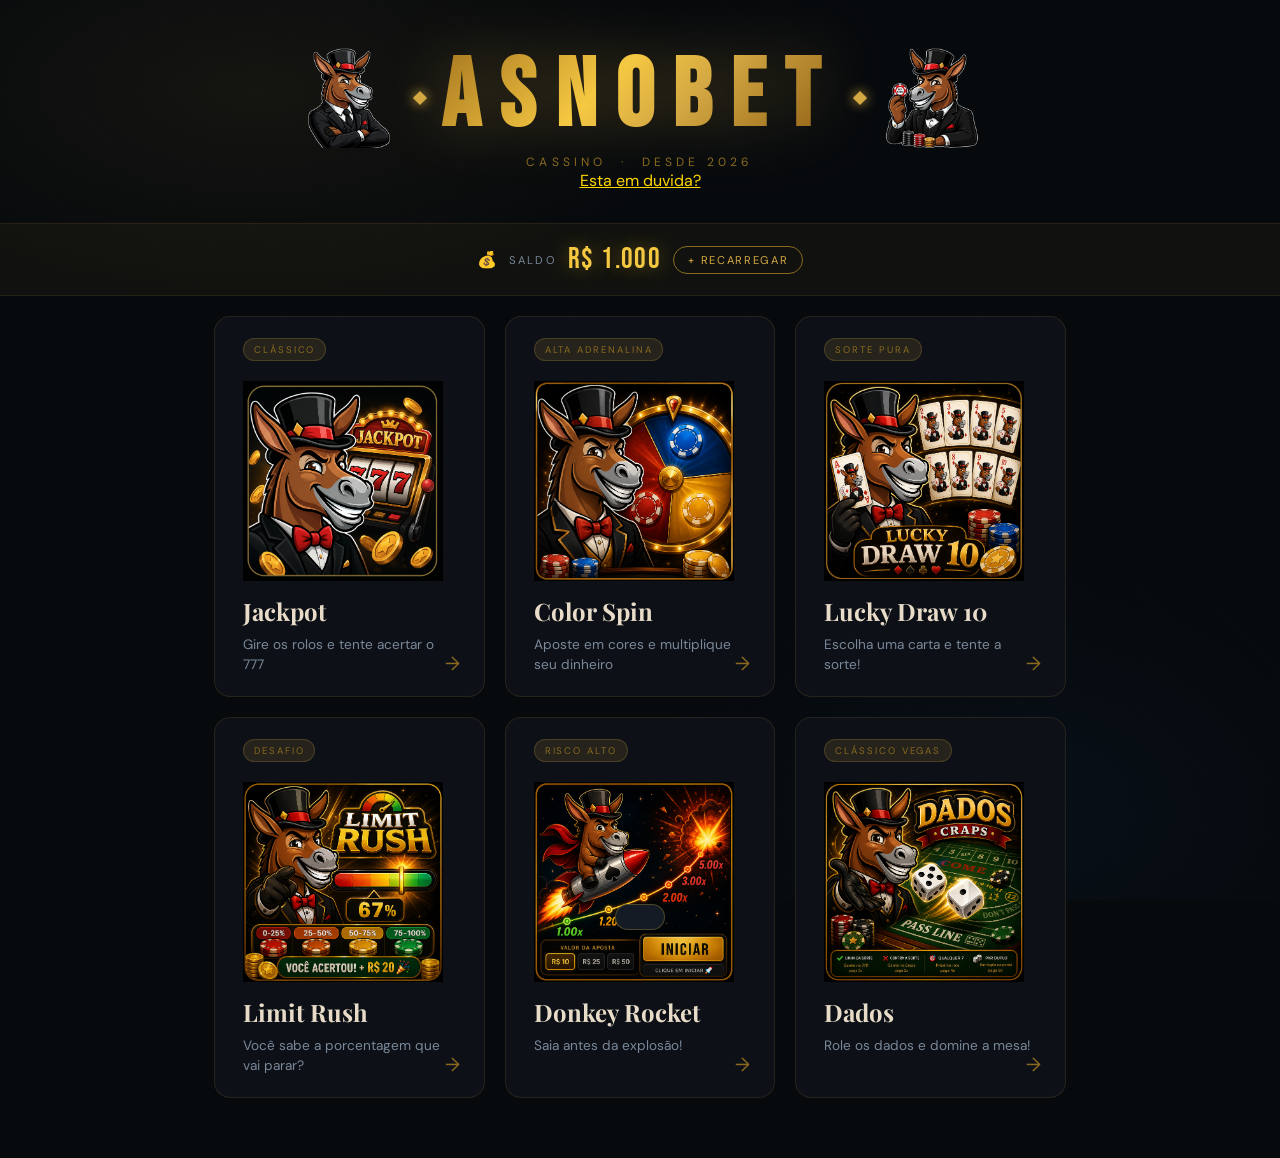
==== commit 584d1abb: "mudança na seleção dos jogos e adição de  icones para cada jogos" ====
--- a/views/index.html
+++ b/views/index.html
@@ -38,7 +38,7 @@
 
       <div class="game-card" data-navigate="jackpot">
         <span class="card-badge">Clássico</span>
-        <span class="card-emoji">🎰</span>
+        <img class="card-img" src="../assets/img/jackpot.png" alt="Jackpot">
         <div class="card-title">Jackpot</div>
         <p class="card-desc">Gire os rolos e tente acertar o 777</p>
         <span class="card-arrow">→</span>
@@ -46,7 +46,7 @@
 
       <div class="game-card" data-navigate="roleta">
         <span class="card-badge">Alta adrenalina</span>
-        <span class="card-emoji">🎯</span>
+        <img class="card-img" src="../assets/img/color.png" alt="Color Spin">
         <div class="card-title">Color Spin</div>
         <p class="card-desc">Aposte em cores e multiplique seu dinheiro</p>
         <span class="card-arrow">→</span>
@@ -54,7 +54,7 @@
 
       <div class="game-card" data-navigate="cartas">
         <span class="card-badge">Sorte pura</span>
-        <span class="card-emoji">🃏</span>
+        <img class="card-img" src="../assets/img/draw10.png" alt="Lucky Draw 10">
         <div class="card-title">Lucky Draw 10</div>
         <p class="card-desc">Escolha uma carta e tente a sorte!</p>
         <span class="card-arrow">→</span>
@@ -62,7 +62,7 @@
 
       <div class="game-card" data-navigate="limit">
         <span class="card-badge">Desafio</span>
-        <span class="card-emoji">📊</span>
+        <img class="card-img" src="../assets/img/limit.png" alt="Limit Rush">
         <div class="card-title">Limit Rush</div>
         <p class="card-desc">Você sabe a porcentagem que vai parar?</p>
         <span class="card-arrow">→</span>
@@ -70,7 +70,7 @@
 
       <div class="game-card" data-navigate="rocket">
         <span class="card-badge">Risco alto</span>
-        <span class="card-emoji">🚀</span>
+        <img class="card-img" src="../assets/img/rocket.png" alt="Donkey Rocket">
         <div class="card-title">Donkey Rocket</div>
         <p class="card-desc">Saia antes da explosão!</p>
         <span class="card-arrow">→</span>
@@ -78,7 +78,7 @@
 
       <div class="game-card" data-navigate="craps">
         <span class="card-badge">Clássico Vegas</span>
-        <span class="card-emoji">🎲</span>
+        <img class="card-img" src="../assets/img/dados.png" alt="Dados">
         <div class="card-title">Dados</div>
         <p class="card-desc">Role os dados e domine a mesa!</p>
         <span class="card-arrow">→</span>
@@ -92,6 +92,7 @@
     <div class="page-header">
       <button class="btn-back" data-navigate="home">← Voltar</button>
       <div class="page-title">🎰 Jackpot</div>
+      <button class="btn-guia" onclick="UI.abrirGuia('jackpot')">📖 Guia</button>
     </div>
     <div class="game-area">
       <div class="game-panel">
@@ -124,6 +125,7 @@
     <div class="page-header">
       <button class="btn-back" data-navigate="home">← Voltar</button>
       <div class="page-title">🎯 Color Spin</div>
+      <button class="btn-guia" onclick="UI.abrirGuia('roleta')">📖 Guia</button>
     </div>
 
     <div class="game-area">
@@ -174,6 +176,7 @@
     <div class="page-header">
       <button class="btn-back" data-navigate="home">← Voltar</button>
       <div class="page-title">🃏 Lucky Draw 10</div>
+      <button class="btn-guia" onclick="UI.abrirGuia('cartas')">📖 Guia</button>
     </div>
     <div class="game-area">
       <div class="game-panel">
@@ -208,6 +211,7 @@
     <div class="page-header">
       <button class="btn-back" data-navigate="home">← Voltar</button>
       <div class="page-title">📊 Limit Rush</div>
+      <button class="btn-guia" onclick="UI.abrirGuia('limit')">📖 Guia</button>
     </div>
     <div class="game-area">
       <div class="game-panel">
@@ -233,7 +237,7 @@
           </div>
 
           <div class="aposta-grupo">
-            <div class="aposta-grupo-label">Aposta Média — número exato</div>
+            <div class="aposta-grupo-label">Aposta alta — número exato</div>
             <div class="limit-btns">
               <button class="limit-btn" data-tipo="medio" data-valor="1">1%</button>
               <button class="limit-btn" data-tipo="medio" data-valor="50">50%</button>
@@ -242,7 +246,7 @@
           </div>
 
           <div class="aposta-grupo">
-            <div class="aposta-grupo-label">Aposta Alta — margem ±5%</div>
+            <div class="aposta-grupo-label">Aposta media — margem ±5%</div>
             <div class="custom-row">
               <input type="number" id="customLimit" class="custom-input" placeholder="Ex: 37" min="1" max="100">
               <button class="limit-btn" id="btnCustomLimit">Apostar %</button>
@@ -263,6 +267,7 @@
   <div class="page-header">
     <button class="btn-back" data-navigate="home">← Voltar</button>
     <div class="page-title">🚀 Donkey Rocket</div>
+    <button class="btn-guia" onclick="UI.abrirGuia('rocket')">📖 Guia</button>
   </div>
 
   <div class="game-area">
@@ -296,6 +301,7 @@
     <div class="page-header">
       <button class="btn-back" data-navigate="home">← Voltar</button>
       <div class="page-title">🎲 Dados</div>
+      <button class="btn-guia" onclick="UI.abrirGuia('craps')">📖 Guia</button>
     </div>
     <div class="game-area">
 
--- a/assets/css/style.css
+++ b/assets/css/style.css
@@ -202,17 +202,40 @@
    .page-header {
      display: flex;
      align-items: center;
-     gap: 16px;
+     gap: 12px;
      max-width: 700px;
      margin: 0 auto;
      padding: 32px 24px 0;
    }
-   
+
    .page-title {
      font-family: var(--font-serif);
      font-size: 1.6rem;
      font-weight: 700;
-   }
+     flex: 1;
+   }
+
+   .btn-guia {
+     background: rgba(212,168,67,.08);
+     border: 1px solid rgba(212,168,67,.2);
+     color: var(--gold);
+     font-family: var(--font-body);
+     font-size: .75rem;
+     letter-spacing: .15em;
+     text-transform: uppercase;
+     padding: 8px 14px;
+     border-radius: 8px;
+     transition: all .2s;
+     flex-shrink: 0;
+     cursor: pointer;
+   }
+   .btn-guia:hover { background: rgba(212,168,67,.18); box-shadow: 0 0 12px rgba(212,168,67,.15); }
+
+   /* ── Guia modal inner styles ── */
+   #guiaConteudo ul { padding-left: 18px; margin: 8px 0 12px; }
+   #guiaConteudo li { margin-bottom: 6px; }
+   #guiaConteudo h4 { margin: 14px 0 6px; color: gold; font-size: .9rem; }
+   #guiaConteudo p  { margin: 0 0 10px; }
    
    /* ── Game area ── */
    .game-area {
@@ -228,7 +251,7 @@
      padding: 32px;
      margin-bottom: 20px;
      position: relative;
-     overflow: hidden
+     overflow: hidden;
    }
    
    /* ── Bet selector ── */
@@ -320,7 +343,7 @@
      display: grid;
      grid-template-columns: repeat(auto-fit, minmax(260px, 1fr));
      gap: 20px;
-     max-width: 1100px;
+     max-width: 900px;
      margin: 0 auto;
      padding: 20px 24px 60px;
    }
@@ -329,7 +352,7 @@
      background: var(--surface);
      border: 1px solid rgba(212,168,67,.12);
      border-radius: var(--radius);
-     padding: 36px 28px;
+     padding: 20px 28px;
      cursor: pointer;
      transition: all .3s cubic-bezier(.2,0,0,1);
      position: relative;
@@ -362,12 +385,13 @@
      border-radius: 20px;
      margin-bottom: 20px;
    }
-   
-   .card-emoji {
-     font-size: 2.8rem;
+
+   .card-img {
      display: block;
+     width: 200px;
+     height: auto;
+     object-fit: contain;
      margin-bottom: 14px;
-     line-height: 1;
    }
    
    .card-title {
@@ -974,5 +998,4 @@
      display: flex;
      align-items: center;
      justify-content: center;
-   }
-   +   }
